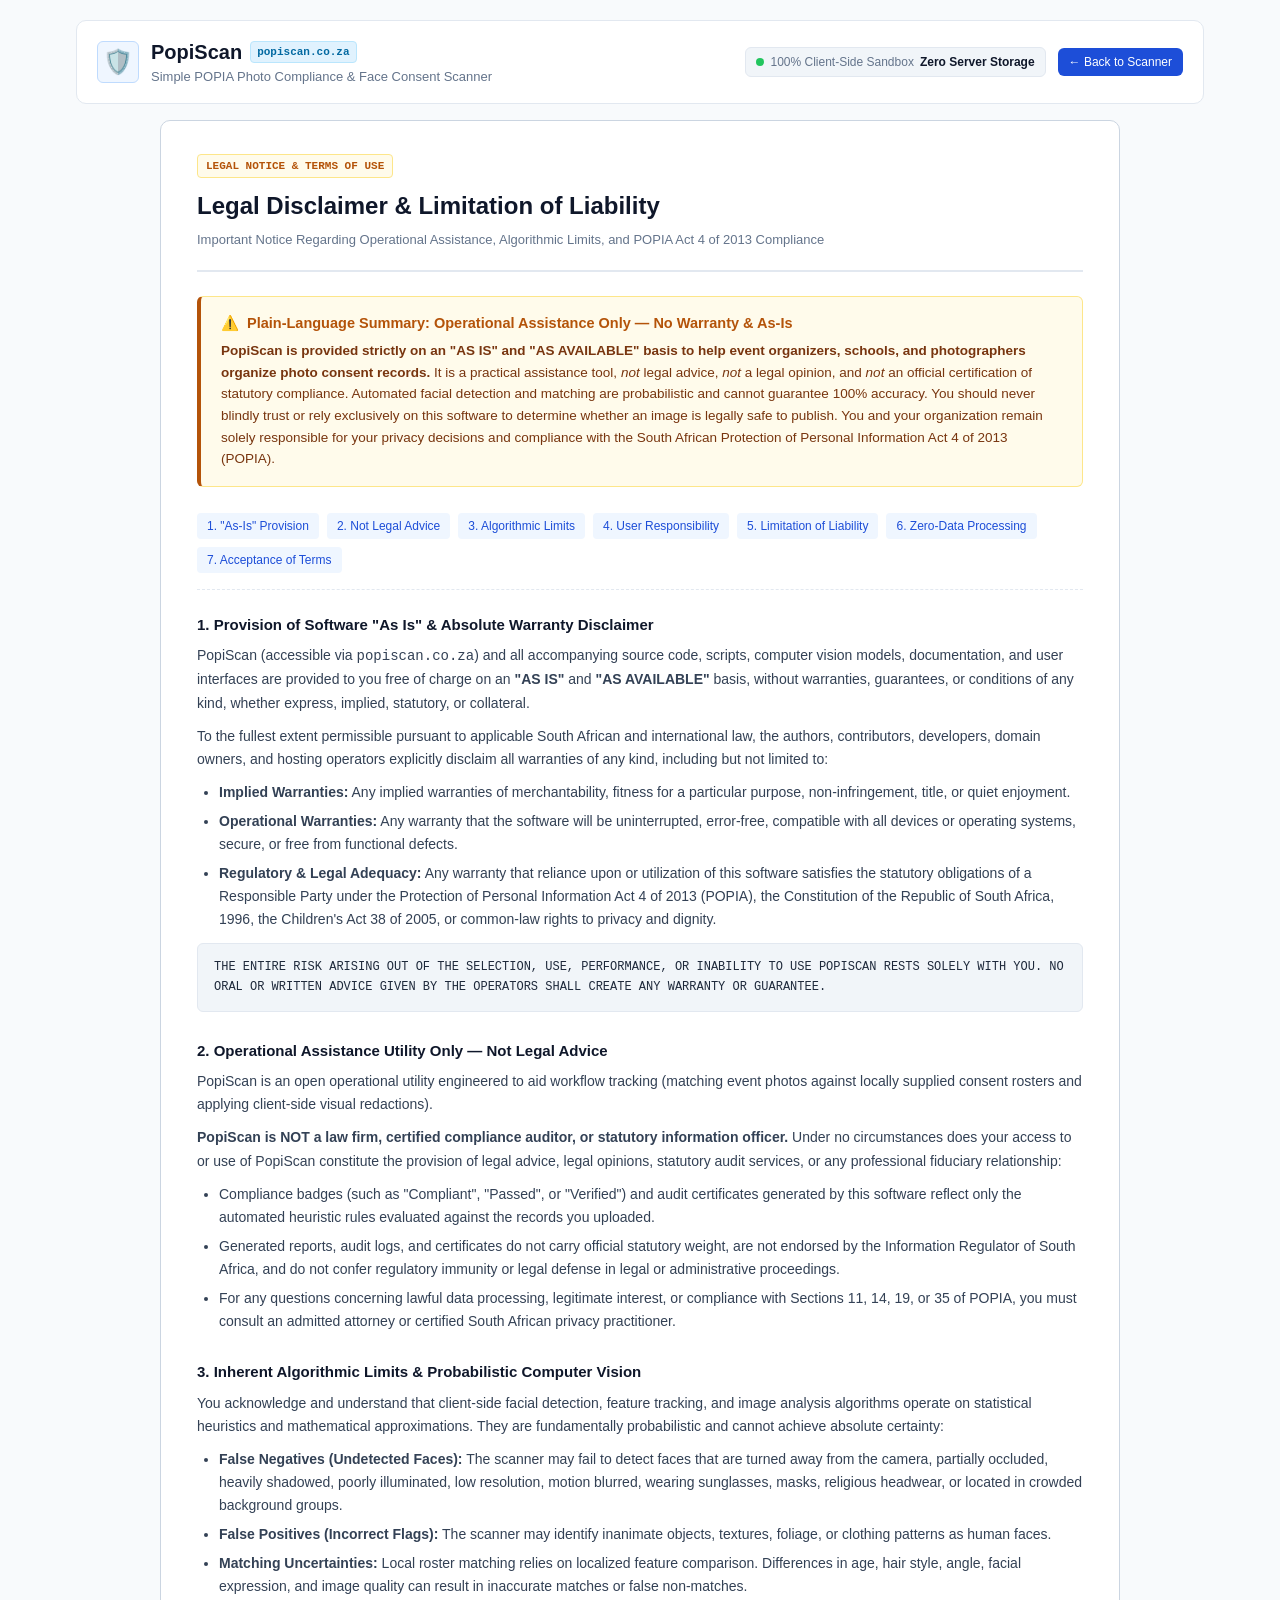
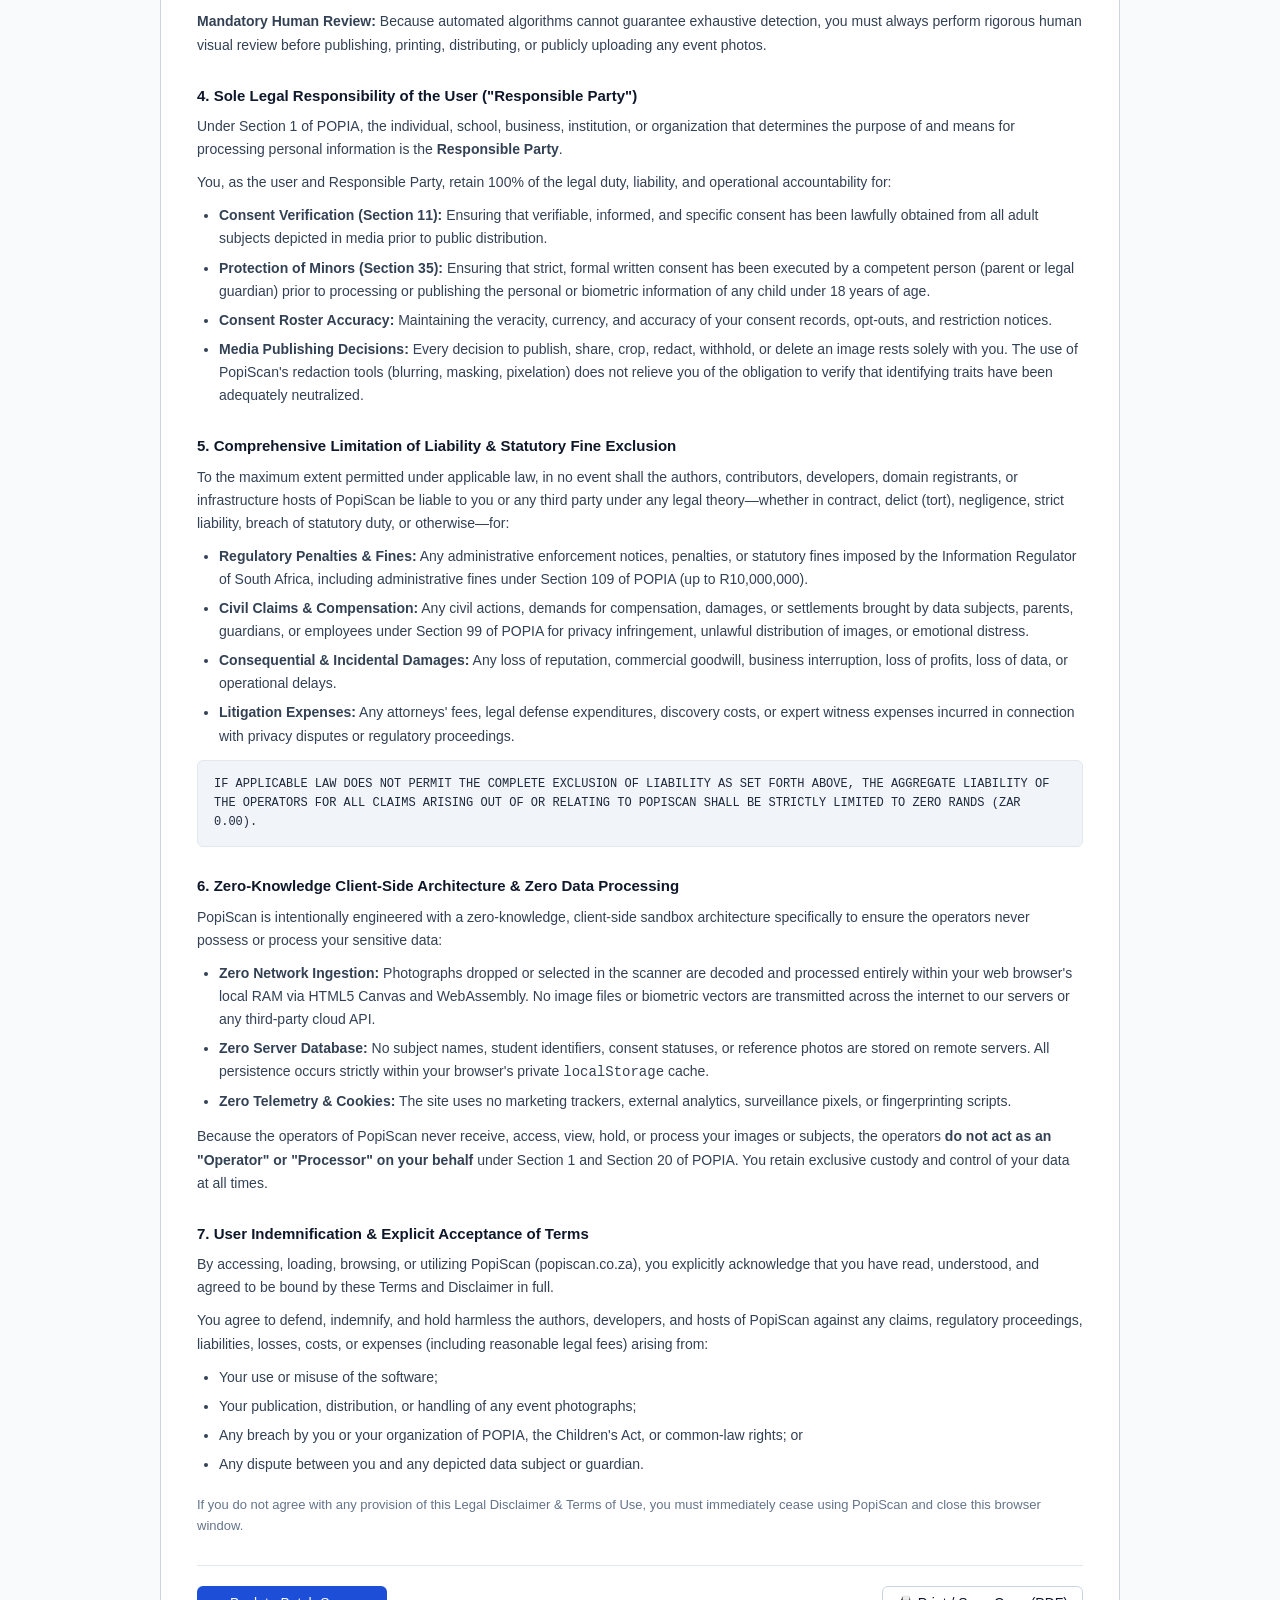
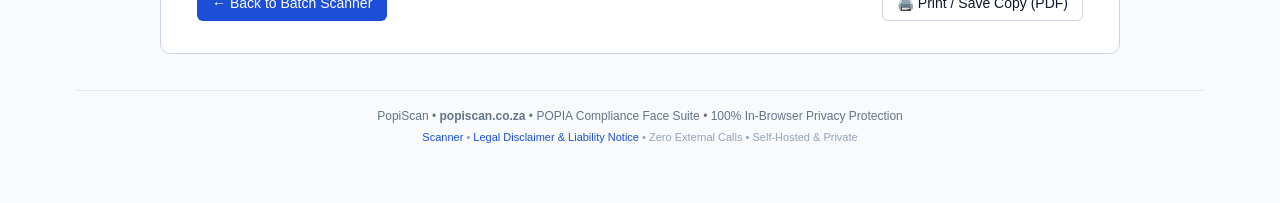
==== site/liability.html @ 1ccc49dd "feat: initial commit for popiscan - 100% client-side POPIA compliance scanner" ====
<!DOCTYPE html>
<html lang="en">
<head>
  <meta charset="UTF-8">
  <meta name="viewport" content="width=device-width, initial-scale=1.0">
  <title>Legal Disclaimer &amp; Liability Notice — PopiScan (popiscan.co.za)</title>
  <meta name="description" content="Legal disclaimer, limitation of liability, and terms of operational use for PopiScan. Provided strictly 'as is' without warranty for photo compliance assistance under POPIA.">
  <link rel="stylesheet" href="css/style.css?v=2">
</head>
<body>
  <div class="app-shell">
    <!-- Masthead -->
    <header class="masthead">
      <div class="masthead-inner">
        <div class="brand">
          <div class="brand-icon">🛡️</div>
          <div>
            <div class="brand-name">PopiScan <span class="brand-tag">popiscan.co.za</span></div>
            <div class="brand-sub">Simple POPIA Photo Compliance &amp; Face Consent Scanner</div>
          </div>
        </div>
        <div class="header-status">
          <div class="privacy-badge">
            <span class="status-pulse"></span>
            <span>100% Client-Side Sandbox</span>
            <span class="privacy-pill">Zero Server Storage</span>
          </div>
          <a href="index.html" class="btn btn-primary btn-sm">← Back to Scanner</a>
        </div>
      </div>
    </header>

    <!-- Main Content Container -->
    <main class="legal-container">
      <div class="legal-card">
        <div class="legal-header">
          <span class="legal-badge">Legal Notice &amp; Terms of Use</span>
          <h2>Legal Disclaimer &amp; Limitation of Liability</h2>
          <p class="legal-subtitle">Important Notice Regarding Operational Assistance, Algorithmic Limits, and POPIA Act 4 of 2013 Compliance</p>
        </div>

        <!-- Prominent Executive Warning Box (The "Don't trust this, it's just to help, as-is story") -->
        <div class="legal-alert-box">
          <div class="legal-alert-title">
            <span>⚠️</span>
            <span>Plain-Language Summary: Operational Assistance Only — No Warranty &amp; As-Is</span>
          </div>
          <div class="legal-alert-desc">
            <strong>PopiScan is provided strictly on an "AS IS" and "AS AVAILABLE" basis to help event organizers, schools, and photographers organize photo consent records.</strong>
            It is a practical assistance tool, <em>not</em> legal advice, <em>not</em> a legal opinion, and <em>not</em> an official certification of statutory compliance.
            Automated facial detection and matching are probabilistic and cannot guarantee 100% accuracy.
            You should never blindly trust or rely exclusively on this software to determine whether an image is legally safe to publish.
            You and your organization remain solely responsible for your privacy decisions and compliance with the South African Protection of Personal Information Act 4 of 2013 (POPIA).
          </div>
        </div>

        <!-- Quick Jump Links -->
        <div class="legal-quick-nav">
          <a href="#section-1" class="legal-nav-tag">1. "As-Is" Provision</a>
          <a href="#section-2" class="legal-nav-tag">2. Not Legal Advice</a>
          <a href="#section-3" class="legal-nav-tag">3. Algorithmic Limits</a>
          <a href="#section-4" class="legal-nav-tag">4. User Responsibility</a>
          <a href="#section-5" class="legal-nav-tag">5. Limitation of Liability</a>
          <a href="#section-6" class="legal-nav-tag">6. Zero-Data Processing</a>
          <a href="#section-7" class="legal-nav-tag">7. Acceptance of Terms</a>
        </div>

        <!-- SECTION 1 -->
        <section id="section-1" class="legal-section">
          <h3>1. Provision of Software "As Is" &amp; Absolute Warranty Disclaimer</h3>
          <p>
            PopiScan (accessible via <code>popiscan.co.za</code>) and all accompanying source code, scripts, computer vision models, documentation, and user interfaces are provided to you free of charge on an <strong>"AS IS"</strong> and <strong>"AS AVAILABLE"</strong> basis, without warranties, guarantees, or conditions of any kind, whether express, implied, statutory, or collateral.
          </p>
          <p>
            To the fullest extent permissible pursuant to applicable South African and international law, the authors, contributors, developers, domain owners, and hosting operators explicitly disclaim all warranties of any kind, including but not limited to:
          </p>
          <ul>
            <li><strong>Implied Warranties:</strong> Any implied warranties of merchantability, fitness for a particular purpose, non-infringement, title, or quiet enjoyment.</li>
            <li><strong>Operational Warranties:</strong> Any warranty that the software will be uninterrupted, error-free, compatible with all devices or operating systems, secure, or free from functional defects.</li>
            <li><strong>Regulatory &amp; Legal Adequacy:</strong> Any warranty that reliance upon or utilization of this software satisfies the statutory obligations of a Responsible Party under the Protection of Personal Information Act 4 of 2013 (POPIA), the Constitution of the Republic of South Africa, 1996, the Children's Act 38 of 2005, or common-law rights to privacy and dignity.</li>
          </ul>
          <div class="legal-caps-box">
            THE ENTIRE RISK ARISING OUT OF THE SELECTION, USE, PERFORMANCE, OR INABILITY TO USE POPISCAN RESTS SOLELY WITH YOU. NO ORAL OR WRITTEN ADVICE GIVEN BY THE OPERATORS SHALL CREATE ANY WARRANTY OR GUARANTEE.
          </div>
        </section>

        <!-- SECTION 2 -->
        <section id="section-2" class="legal-section">
          <h3>2. Operational Assistance Utility Only — Not Legal Advice</h3>
          <p>
            PopiScan is an open operational utility engineered to aid workflow tracking (matching event photos against locally supplied consent rosters and applying client-side visual redactions).
          </p>
          <p>
            <strong>PopiScan is NOT a law firm, certified compliance auditor, or statutory information officer.</strong> Under no circumstances does your access to or use of PopiScan constitute the provision of legal advice, legal opinions, statutory audit services, or any professional fiduciary relationship:
          </p>
          <ul>
            <li>Compliance badges (such as "Compliant", "Passed", or "Verified") and audit certificates generated by this software reflect only the automated heuristic rules evaluated against the records you uploaded.</li>
            <li>Generated reports, audit logs, and certificates do not carry official statutory weight, are not endorsed by the Information Regulator of South Africa, and do not confer regulatory immunity or legal defense in legal or administrative proceedings.</li>
            <li>For any questions concerning lawful data processing, legitimate interest, or compliance with Sections 11, 14, 19, or 35 of POPIA, you must consult an admitted attorney or certified South African privacy practitioner.</li>
          </ul>
        </section>

        <!-- SECTION 3 -->
        <section id="section-3" class="legal-section">
          <h3>3. Inherent Algorithmic Limits &amp; Probabilistic Computer Vision</h3>
          <p>
            You acknowledge and understand that client-side facial detection, feature tracking, and image analysis algorithms operate on statistical heuristics and mathematical approximations. They are fundamentally probabilistic and cannot achieve absolute certainty:
          </p>
          <ul>
            <li><strong>False Negatives (Undetected Faces):</strong> The scanner may fail to detect faces that are turned away from the camera, partially occluded, heavily shadowed, poorly illuminated, low resolution, motion blurred, wearing sunglasses, masks, religious headwear, or located in crowded background groups.</li>
            <li><strong>False Positives (Incorrect Flags):</strong> The scanner may identify inanimate objects, textures, foliage, or clothing patterns as human faces.</li>
            <li><strong>Matching Uncertainties:</strong> Local roster matching relies on localized feature comparison. Differences in age, hair style, angle, facial expression, and image quality can result in inaccurate matches or false non-matches.</li>
          </ul>
          <p>
            <strong>Mandatory Human Review:</strong> Because automated algorithms cannot guarantee exhaustive detection, you must always perform rigorous human visual review before publishing, printing, distributing, or publicly uploading any event photos.
          </p>
        </section>

        <!-- SECTION 4 -->
        <section id="section-4" class="legal-section">
          <h3>4. Sole Legal Responsibility of the User ("Responsible Party")</h3>
          <p>
            Under Section 1 of POPIA, the individual, school, business, institution, or organization that determines the purpose of and means for processing personal information is the <strong>Responsible Party</strong>.
          </p>
          <p>
            You, as the user and Responsible Party, retain 100% of the legal duty, liability, and operational accountability for:
          </p>
          <ul>
            <li><strong>Consent Verification (Section 11):</strong> Ensuring that verifiable, informed, and specific consent has been lawfully obtained from all adult subjects depicted in media prior to public distribution.</li>
            <li><strong>Protection of Minors (Section 35):</strong> Ensuring that strict, formal written consent has been executed by a competent person (parent or legal guardian) prior to processing or publishing the personal or biometric information of any child under 18 years of age.</li>
            <li><strong>Consent Roster Accuracy:</strong> Maintaining the veracity, currency, and accuracy of your consent records, opt-outs, and restriction notices.</li>
            <li><strong>Media Publishing Decisions:</strong> Every decision to publish, share, crop, redact, withhold, or delete an image rests solely with you. The use of PopiScan's redaction tools (blurring, masking, pixelation) does not relieve you of the obligation to verify that identifying traits have been adequately neutralized.</li>
          </ul>
        </section>

        <!-- SECTION 5 -->
        <section id="section-5" class="legal-section">
          <h3>5. Comprehensive Limitation of Liability &amp; Statutory Fine Exclusion</h3>
          <p>
            To the maximum extent permitted under applicable law, in no event shall the authors, contributors, developers, domain registrants, or infrastructure hosts of PopiScan be liable to you or any third party under any legal theory—whether in contract, delict (tort), negligence, strict liability, breach of statutory duty, or otherwise—for:
          </p>
          <ul>
            <li><strong>Regulatory Penalties &amp; Fines:</strong> Any administrative enforcement notices, penalties, or statutory fines imposed by the Information Regulator of South Africa, including administrative fines under Section 109 of POPIA (up to R10,000,000).</li>
            <li><strong>Civil Claims &amp; Compensation:</strong> Any civil actions, demands for compensation, damages, or settlements brought by data subjects, parents, guardians, or employees under Section 99 of POPIA for privacy infringement, unlawful distribution of images, or emotional distress.</li>
            <li><strong>Consequential &amp; Incidental Damages:</strong> Any loss of reputation, commercial goodwill, business interruption, loss of profits, loss of data, or operational delays.</li>
            <li><strong>Litigation Expenses:</strong> Any attorneys' fees, legal defense expenditures, discovery costs, or expert witness expenses incurred in connection with privacy disputes or regulatory proceedings.</li>
          </ul>
          <div class="legal-caps-box">
            IF APPLICABLE LAW DOES NOT PERMIT THE COMPLETE EXCLUSION OF LIABILITY AS SET FORTH ABOVE, THE AGGREGATE LIABILITY OF THE OPERATORS FOR ALL CLAIMS ARISING OUT OF OR RELATING TO POPISCAN SHALL BE STRICTLY LIMITED TO ZERO RANDS (ZAR 0.00).
          </div>
        </section>

        <!-- SECTION 6 -->
        <section id="section-6" class="legal-section">
          <h3>6. Zero-Knowledge Client-Side Architecture &amp; Zero Data Processing</h3>
          <p>
            PopiScan is intentionally engineered with a zero-knowledge, client-side sandbox architecture specifically to ensure the operators never possess or process your sensitive data:
          </p>
          <ul>
            <li><strong>Zero Network Ingestion:</strong> Photographs dropped or selected in the scanner are decoded and processed entirely within your web browser's local RAM via HTML5 Canvas and WebAssembly. No image files or biometric vectors are transmitted across the internet to our servers or any third-party cloud API.</li>
            <li><strong>Zero Server Database:</strong> No subject names, student identifiers, consent statuses, or reference photos are stored on remote servers. All persistence occurs strictly within your browser's private <code>localStorage</code> cache.</li>
            <li><strong>Zero Telemetry &amp; Cookies:</strong> The site uses no marketing trackers, external analytics, surveillance pixels, or fingerprinting scripts.</li>
          </ul>
          <p>
            Because the operators of PopiScan never receive, access, view, hold, or process your images or subjects, the operators <strong>do not act as an "Operator" or "Processor" on your behalf</strong> under Section 1 and Section 20 of POPIA. You retain exclusive custody and control of your data at all times.
          </p>
        </section>

        <!-- SECTION 7 -->
        <section id="section-7" class="legal-section">
          <h3>7. User Indemnification &amp; Explicit Acceptance of Terms</h3>
          <p>
            By accessing, loading, browsing, or utilizing PopiScan (popiscan.co.za), you explicitly acknowledge that you have read, understood, and agreed to be bound by these Terms and Disclaimer in full.
          </p>
          <p>
            You agree to defend, indemnify, and hold harmless the authors, developers, and hosts of PopiScan against any claims, regulatory proceedings, liabilities, losses, costs, or expenses (including reasonable legal fees) arising from:
          </p>
          <ul>
            <li>Your use or misuse of the software;</li>
            <li>Your publication, distribution, or handling of any event photographs;</li>
            <li>Any breach by you or your organization of POPIA, the Children's Act, or common-law rights; or</li>
            <li>Any dispute between you and any depicted data subject or guardian.</li>
          </ul>
          <p style="margin-top: 18px; font-size: 13px; color: var(--text-muted);">
            If you do not agree with any provision of this Legal Disclaimer &amp; Terms of Use, you must immediately cease using PopiScan and close this browser window.
          </p>
        </section>

        <div style="border-top: 1px solid var(--border); padding-top: 20px; display: flex; justify-content: space-between; align-items: center; flex-wrap: wrap; gap: 12px;">
          <a href="index.html" class="btn btn-primary">← Back to Batch Scanner</a>
          <button onclick="window.print()" class="btn btn-outline">🖨️ Print / Save Copy (PDF)</button>
        </div>
      </div>
    </main>

    <!-- Footer -->
    <footer class="app-footer">
      <div>PopiScan • <strong>popiscan.co.za</strong> • POPIA Compliance Face Suite • 100% In-Browser Privacy Protection</div>
      <div class="footer-links">
        <a href="index.html" class="footer-link">Scanner</a> • 
        <a href="liability.html" class="footer-link">Legal Disclaimer &amp; Liability Notice</a> • 
        <span>Zero External Calls</span> • 
        <span>Self-Hosted &amp; Private</span>
      </div>
    </footer>
  </div>
</body>
</html>
---- site/css/style.css ----
/* ==========================================================================
   PopiScan — Simple, Functional, What-You-See-Is-What-You-Get Stylesheet
   No flashy gimmicks, no complex CSS, fast native rendering.
   ========================================================================== */

:root {
  --bg-page: #f8fafc;
  --bg-surface: #ffffff;
  --bg-subtle: #f1f5f9;
  --border: #e2e8f0;
  --border-dark: #cbd5e1;
  
  --text: #0f172a;
  --text-muted: #64748b;
  --text-dim: #94a3b8;
  
  --primary: #1d4ed8;
  --primary-hover: #1e40af;
  --primary-light: #eff6ff;
  
  --success: #15803d;
  --success-bg: #f0fdf4;
  --success-border: #bbf7d0;
  
  --danger: #b91c1c;
  --danger-bg: #fef2f2;
  --danger-border: #fecaca;
  
  --warning: #b45309;
  --warning-bg: #fffbeb;
  --warning-border: #fde68a;
  
  --radius: 6px;
  --radius-lg: 10px;
  --font: -apple-system, BlinkMacSystemFont, "Segoe UI", Roboto, Helvetica, Arial, sans-serif;
  --mono: ui-monospace, SFMono-Regular, Menlo, Monaco, Consolas, monospace;
}

*, *::before, *::after {
  box-sizing: border-box;
  margin: 0;
  padding: 0;
}

body {
  font-family: var(--font);
  background-color: var(--bg-page);
  color: var(--text);
  line-height: 1.5;
  font-size: 15px;
  -webkit-font-smoothing: antialiased;
}

/* Remove decorative background grid */
.bg-grid {
  display: none !important;
}

.app-shell {
  max-width: 1160px;
  margin: 0 auto;
  padding: 20px 16px 60px;
}

/* ---------------- Header ---------------- */
.masthead {
  background: var(--bg-surface);
  border: 1px solid var(--border);
  border-radius: var(--radius-lg);
  padding: 16px 20px;
  margin-bottom: 16px;
}

.masthead-inner {
  display: flex;
  justify-content: space-between;
  align-items: center;
  flex-wrap: wrap;
  gap: 12px;
}

.brand {
  display: flex;
  align-items: center;
  gap: 12px;
}

.brand-icon {
  font-size: 24px;
  width: 42px;
  height: 42px;
  display: flex;
  align-items: center;
  justify-content: center;
  background: var(--primary-light);
  border: 1px solid #bfdbfe;
  border-radius: var(--radius);
}

.brand-name {
  font-size: 1.25rem;
  font-weight: 700;
  color: var(--text);
  display: flex;
  align-items: center;
  gap: 8px;
}

.brand-tag {
  font-size: 11px;
  font-weight: 600;
  font-family: var(--mono);
  background: #e0f2fe;
  color: #0369a1;
  padding: 2px 6px;
  border-radius: 4px;
  border: 1px solid #bae6fd;
}

.brand-sub {
  font-size: 13px;
  color: var(--text-muted);
}

.header-status {
  display: flex;
  align-items: center;
  gap: 12px;
}

.privacy-badge {
  display: inline-flex;
  align-items: center;
  gap: 6px;
  background: var(--bg-subtle);
  border: 1px solid var(--border);
  padding: 5px 10px;
  border-radius: var(--radius);
  font-size: 12px;
  color: var(--text-muted);
}

.status-pulse {
  width: 8px;
  height: 8px;
  background: #22c55e;
  border-radius: 50%;
  display: inline-block;
}

.privacy-pill {
  font-weight: 600;
  color: var(--text);
}

/* ---------------- Navigation Tabs ---------------- */
.subnav {
  display: flex;
  justify-content: space-between;
  align-items: center;
  flex-wrap: wrap;
  gap: 12px;
  margin-bottom: 20px;
  background: var(--bg-surface);
  border: 1px solid var(--border);
  border-radius: var(--radius-lg);
  padding: 8px 12px;
}

.nav-tabs {
  display: flex;
  gap: 6px;
  flex-wrap: wrap;
}

.tab-btn {
  background: transparent;
  border: 1px solid transparent;
  padding: 8px 14px;
  font-size: 14px;
  font-weight: 500;
  color: var(--text-muted);
  border-radius: var(--radius);
  cursor: pointer;
  display: inline-flex;
  align-items: center;
  gap: 8px;
}

.tab-btn:hover {
  background: var(--bg-subtle);
  color: var(--text);
}

.tab-btn.active {
  background: var(--primary);
  color: #ffffff;
  border-color: var(--primary);
}

.tab-badge {
  background: rgba(0, 0, 0, 0.08);
  font-size: 11px;
  padding: 1px 6px;
  border-radius: 10px;
}

.tab-btn.active .tab-badge {
  background: rgba(255, 255, 255, 0.25);
  color: #ffffff;
}

.quick-actions {
  display: flex;
  gap: 8px;
}

/* ---------------- Metrics Bar ---------------- */
.metrics-bar {
  display: grid;
  grid-template-columns: repeat(auto-fit, minmax(170px, 1fr));
  gap: 12px;
  margin-bottom: 24px;
}

.metric-card {
  background: var(--bg-surface);
  border: 1px solid var(--border);
  border-radius: var(--radius-lg);
  padding: 14px 16px;
  border-left: 4px solid var(--border-dark);
}

.metric-card.metric-success {
  border-left-color: var(--success);
}

.metric-card.metric-danger {
  border-left-color: var(--danger);
}

.metric-card.metric-warning {
  border-left-color: var(--warning);
}

.metric-card.metric-info {
  border-left-color: var(--primary);
}

.metric-label {
  display: block;
  font-size: 12px;
  font-weight: 500;
  color: var(--text-muted);
  margin-bottom: 4px;
}

.metric-val {
  font-size: 1.6rem;
  font-weight: 700;
  color: var(--text);
}

/* ---------------- Tab Panels ---------------- */
.tab-panel {
  display: none;
}

.tab-panel.active {
  display: block;
}

/* ---------------- Upload Zone ---------------- */
.upload-container {
  margin-bottom: 24px;
}

.drop-zone {
  background: var(--bg-surface);
  border: 2px dashed var(--border-dark);
  border-radius: var(--radius-lg);
  padding: 36px 20px;
  text-align: center;
  cursor: pointer;
  transition: border-color 0.15s, background-color 0.15s;
}

.drop-zone.dragover {
  border-color: var(--primary);
  background: var(--primary-light);
}

.drop-icon {
  font-size: 32px;
  margin-bottom: 8px;
}

.drop-title {
  font-size: 16px;
  font-weight: 600;
  color: var(--text);
  margin-bottom: 4px;
}

.drop-desc {
  font-size: 13px;
  color: var(--text-muted);
  max-width: 580px;
  margin: 0 auto 16px;
}

.drop-buttons {
  display: flex;
  justify-content: center;
  gap: 10px;
  flex-wrap: wrap;
}

/* Progress bar */
.progress-bar-container {
  background: var(--bg-surface);
  border: 1px solid var(--border);
  border-radius: var(--radius);
  padding: 12px 16px;
  margin-bottom: 20px;
}

.progress-label {
  display: flex;
  justify-content: space-between;
  font-size: 13px;
  font-weight: 500;
  margin-bottom: 8px;
}

.progress-track {
  height: 8px;
  background: var(--bg-subtle);
  border-radius: 4px;
  overflow: hidden;
}

.progress-fill {
  height: 100%;
  background: var(--primary);
  transition: width 0.2s ease;
}

/* ---------------- Toolbar ---------------- */
.toolbar {
  display: flex;
  justify-content: space-between;
  align-items: center;
  flex-wrap: wrap;
  gap: 12px;
  margin-bottom: 16px;
  padding-bottom: 12px;
  border-bottom: 1px solid var(--border);
}

.toolbar-left {
  display: flex;
  align-items: center;
  gap: 14px;
  flex-wrap: wrap;
}

.toolbar-title {
  font-weight: 600;
  font-size: 15px;
}

.filter-group {
  display: flex;
  gap: 6px;
  flex-wrap: wrap;
}

.btn-filter {
  background: var(--bg-surface);
  border: 1px solid var(--border);
  padding: 5px 10px;
  font-size: 13px;
  border-radius: var(--radius);
  color: var(--text-muted);
  cursor: pointer;
}

.btn-filter:hover {
  background: var(--bg-subtle);
  color: var(--text);
}

.btn-filter.active {
  background: var(--text);
  color: #ffffff;
  border-color: var(--text);
}

.toolbar-right {
  display: flex;
  gap: 8px;
}

/* ---------------- Photo Grid ---------------- */
.photo-grid {
  display: grid;
  grid-template-columns: repeat(auto-fill, minmax(260px, 1fr));
  gap: 16px;
}

.photo-card {
  background: var(--bg-surface);
  border: 1px solid var(--border);
  border-radius: var(--radius-lg);
  overflow: hidden;
  display: flex;
  flex-direction: column;
}

.photo-thumb-wrap {
  position: relative;
  width: 100%;
  height: 190px;
  background: #000000;
  cursor: pointer;
  overflow: hidden;
}

.photo-thumb-wrap img {
  width: 100%;
  height: 100%;
  object-fit: cover;
  display: block;
}

.photo-status-badge {
  position: absolute;
  top: 8px;
  right: 8px;
  font-size: 11px;
  font-weight: 600;
  padding: 3px 8px;
  border-radius: 4px;
}

.badge-passed {
  background: #166534;
  color: #ffffff;
}

.badge-violation {
  background: #991b1b;
  color: #ffffff;
}

.badge-review {
  background: #92400e;
  color: #ffffff;
}

.badge-redacted {
  background: #1e40af;
  color: #ffffff;
}

.photo-info {
  padding: 12px;
  display: flex;
  flex-direction: column;
  gap: 10px;
  flex: 1;
}

.photo-title-row {
  display: flex;
  justify-content: space-between;
  align-items: center;
  gap: 8px;
}

.photo-filename {
  font-size: 13px;
  font-weight: 600;
  white-space: nowrap;
  overflow: hidden;
  text-overflow: ellipsis;
}

.photo-face-count {
  font-size: 11px;
  color: var(--text-muted);
  white-space: nowrap;
}

.photo-matches-taglist {
  display: flex;
  flex-wrap: wrap;
  gap: 4px;
}

.face-tag {
  font-size: 11px;
  padding: 2px 6px;
  border-radius: 4px;
  font-weight: 500;
  display: inline-flex;
  align-items: center;
  gap: 3px;
}

.face-tag-consented {
  background: var(--success-bg);
  color: var(--success);
  border: 1px solid var(--success-border);
}

.face-tag-restricted {
  background: var(--danger-bg);
  color: var(--danger);
  border: 1px solid var(--danger-border);
  font-weight: 600;
}

.face-tag-unknown {
  background: var(--warning-bg);
  color: var(--warning);
  border: 1px solid var(--warning-border);
}

.photo-card-actions {
  margin-top: auto;
  padding-top: 8px;
  border-top: 1px solid var(--border);
  display: flex;
  gap: 6px;
}

/* ---------------- Empty State ---------------- */
.empty-state {
  grid-column: 1 / -1;
  background: var(--bg-surface);
  border: 1px solid var(--border);
  border-radius: var(--radius-lg);
  padding: 40px 20px;
  text-align: center;
}

.empty-icon {
  font-size: 36px;
  margin-bottom: 8px;
}

.empty-title {
  font-size: 16px;
  font-weight: 600;
  margin-bottom: 6px;
}

.empty-desc {
  font-size: 13px;
  color: var(--text-muted);
  max-width: 480px;
  margin: 0 auto;
}

/* ---------------- Buttons ---------------- */
.btn {
  display: inline-flex;
  align-items: center;
  justify-content: center;
  gap: 6px;
  font-family: inherit;
  font-size: 14px;
  font-weight: 500;
  padding: 8px 14px;
  border-radius: var(--radius);
  border: 1px solid transparent;
  cursor: pointer;
  text-decoration: none;
  line-height: 1.2;
}

.btn-sm {
  font-size: 12px;
  padding: 6px 10px;
}

.btn-primary {
  background: var(--primary);
  color: #ffffff;
}

.btn-primary:hover {
  background: var(--primary-hover);
}

.btn-secondary {
  background: var(--bg-subtle);
  color: var(--text);
  border-color: var(--border);
}

.btn-secondary:hover {
  background: #e2e8f0;
}

.btn-outline {
  background: transparent;
  color: var(--text);
  border-color: var(--border-dark);
}

.btn-outline:hover {
  background: var(--bg-subtle);
}

.btn-ghost {
  background: transparent;
  color: var(--text-muted);
}

.btn-ghost:hover {
  background: var(--bg-subtle);
  color: var(--text);
}

.btn-danger {
  background: #dc2626;
  color: #ffffff;
}

.btn-danger:hover {
  background: #b91c1c;
}

.btn-accent {
  background: #0284c7;
  color: #ffffff;
}

.btn-accent:hover {
  background: #0369a1;
}

.btn:disabled {
  opacity: 0.5;
  cursor: not-allowed;
}

/* ---------------- Roster Panel ---------------- */
.roster-header {
  display: flex;
  justify-content: space-between;
  align-items: center;
  flex-wrap: wrap;
  gap: 12px;
  margin-bottom: 16px;
}

.section-desc {
  font-size: 13px;
  color: var(--text-muted);
}

.roster-actions {
  display: flex;
  gap: 8px;
}

.roster-filters {
  display: flex;
  justify-content: space-between;
  align-items: center;
  flex-wrap: wrap;
  gap: 12px;
  margin-bottom: 16px;
}

.input-search {
  flex: 1;
  min-width: 240px;
  max-width: 400px;
  padding: 8px 12px;
  border: 1px solid var(--border-dark);
  border-radius: var(--radius);
  font-size: 13px;
  background: var(--bg-surface);
}

.roster-legend {
  display: flex;
  gap: 14px;
  font-size: 12px;
  color: var(--text-muted);
}

.legend-item {
  display: inline-flex;
  align-items: center;
  gap: 6px;
}

.dot {
  width: 8px;
  height: 8px;
  border-radius: 50%;
  display: inline-block;
}

.dot-green { background: var(--success); }
.dot-amber { background: var(--warning); }
.dot-red { background: var(--danger); }

.roster-grid {
  display: grid;
  grid-template-columns: repeat(auto-fill, minmax(240px, 1fr));
  gap: 12px;
}

.roster-card {
  background: var(--bg-surface);
  border: 1px solid var(--border);
  border-radius: var(--radius);
  padding: 12px;
  display: flex;
  align-items: center;
  gap: 12px;
  position: relative;
}

.roster-avatar {
  width: 46px;
  height: 46px;
  border-radius: 50%;
  object-fit: cover;
  flex-shrink: 0;
  border: 2px solid var(--border);
}

.roster-avatar.restricted {
  border-color: var(--danger);
}

.roster-avatar.consented {
  border-color: var(--success);
}

.roster-details {
  flex: 1;
  min-width: 0;
}

.roster-name {
  font-size: 14px;
  font-weight: 600;
  white-space: nowrap;
  overflow: hidden;
  text-overflow: ellipsis;
}

.roster-id {
  font-size: 11px;
  color: var(--text-muted);
  font-family: var(--mono);
}

.roster-badge {
  display: inline-block;
  margin-top: 4px;
}

.roster-btn-del {
  background: transparent;
  border: none;
  font-size: 18px;
  color: var(--text-dim);
  cursor: pointer;
  padding: 4px;
  line-height: 1;
}

.roster-btn-del:hover {
  color: var(--danger);
}

/* ---------------- Audit Certificate Panel ---------------- */
.audit-container {
  max-width: 900px;
  margin: 0 auto;
}

.audit-card {
  background: var(--bg-surface);
  border: 1px solid var(--border-dark);
  border-radius: var(--radius-lg);
  padding: 32px;
}

.audit-header {
  text-align: center;
  border-bottom: 2px solid var(--border);
  padding-bottom: 20px;
  margin-bottom: 24px;
}

.audit-badge {
  display: inline-block;
  font-size: 11px;
  font-weight: 700;
  text-transform: uppercase;
  background: #e2e8f0;
  color: #334155;
  padding: 3px 8px;
  border-radius: 4px;
  margin-bottom: 8px;
  font-family: var(--mono);
}

.audit-header h2 {
  font-size: 1.4rem;
  font-weight: 700;
  margin-bottom: 4px;
}

.audit-timestamp {
  font-size: 12px;
  color: var(--text-muted);
}

.audit-summary-grid {
  display: grid;
  grid-template-columns: repeat(auto-fit, minmax(200px, 1fr));
  gap: 16px;
  background: var(--bg-subtle);
  border: 1px solid var(--border);
  border-radius: var(--radius);
  padding: 16px;
  margin-bottom: 24px;
}

.audit-item {
  display: flex;
  flex-direction: column;
  gap: 4px;
}

.audit-k {
  font-size: 11px;
  text-transform: uppercase;
  color: var(--text-muted);
  font-weight: 600;
}

.audit-v {
  font-size: 13px;
  font-weight: 600;
  color: var(--text);
}

.text-success {
  color: var(--success);
}

.audit-card h3 {
  font-size: 14px;
  font-weight: 600;
  margin-bottom: 12px;
  text-transform: uppercase;
  color: var(--text-muted);
}

.table-responsive {
  overflow-x: auto;
  margin-bottom: 24px;
}

.audit-table {
  width: 100%;
  border-collapse: collapse;
  font-size: 13px;
}

.audit-table th, .audit-table td {
  padding: 10px 12px;
  text-align: left;
  border-bottom: 1px solid var(--border);
}

.audit-table th {
  background: var(--bg-subtle);
  font-weight: 600;
  color: var(--text-muted);
  font-size: 12px;
}

.audit-table tr:hover td {
  background: #fafafa;
}

.audit-footer-actions {
  display: flex;
  justify-content: flex-end;
  gap: 10px;
  margin-top: 20px;
  padding-top: 16px;
  border-top: 1px solid var(--border);
}

/* ---------------- Modals ---------------- */
.modal-backdrop {
  position: fixed;
  inset: 0;
  background: rgba(15, 23, 42, 0.55);
  display: flex;
  align-items: center;
  justify-content: center;
  z-index: 100;
  padding: 16px;
}

.modal-dialog {
  background: var(--bg-surface);
  border: 1px solid var(--border-dark);
  border-radius: var(--radius-lg);
  width: 100%;
  max-width: 500px;
  max-height: 90vh;
  overflow-y: auto;
  box-shadow: 0 10px 25px rgba(0, 0, 0, 0.15);
}

.modal-dialog.modal-lg {
  max-width: 960px;
}

.modal-header {
  display: flex;
  justify-content: space-between;
  align-items: center;
  padding: 16px 20px;
  border-bottom: 1px solid var(--border);
}

.modal-header h3 {
  font-size: 16px;
  font-weight: 600;
}

.modal-close-btn {
  background: transparent;
  border: none;
  font-size: 24px;
  color: var(--text-muted);
  cursor: pointer;
  line-height: 1;
}

.modal-close-btn:hover {
  color: var(--text);
}

.modal-body {
  padding: 20px;
}

/* Inspector Layout */
.inspector-body {
  display: grid;
  grid-template-columns: 1.4fr 1fr;
  gap: 20px;
}

@media (max-width: 768px) {
  .inspector-body {
    grid-template-columns: 1fr;
  }
}

.inspector-canvas-wrap {
  background: #000000;
  border-radius: var(--radius);
  display: flex;
  align-items: center;
  justify-content: center;
  min-height: 320px;
  overflow: hidden;
}

#inspector-canvas {
  max-width: 100%;
  max-height: 60vh;
  object-fit: contain;
}

.inspector-sidebar h4 {
  font-size: 13px;
  text-transform: uppercase;
  color: var(--text-muted);
  margin-bottom: 8px;
}

.face-list {
  display: flex;
  flex-direction: column;
  gap: 8px;
  margin-bottom: 20px;
  max-height: 180px;
  overflow-y: auto;
}

.face-item {
  background: var(--bg-subtle);
  border: 1px solid var(--border);
  border-radius: var(--radius);
  padding: 8px 10px;
}

.face-item.restricted {
  border-color: var(--danger-border);
  background: var(--danger-bg);
}

.face-item.consented {
  border-color: var(--success-border);
  background: var(--success-bg);
}

.face-item-name {
  font-size: 13px;
  font-weight: 600;
}

.face-item-status {
  font-size: 11px;
  color: var(--text-muted);
}

.redaction-controls {
  background: var(--bg-subtle);
  border: 1px solid var(--border);
  border-radius: var(--radius);
  padding: 14px;
}

.control-desc {
  font-size: 12px;
  color: var(--text-muted);
  margin-bottom: 12px;
}

.redact-btn-group {
  display: grid;
  grid-template-columns: 1fr 1fr;
  gap: 6px;
}

/* Forms */
.form-group {
  margin-bottom: 14px;
}

.form-group label {
  display: block;
  font-size: 12px;
  font-weight: 600;
  color: var(--text-muted);
  margin-bottom: 4px;
}

.form-input {
  width: 100%;
  padding: 8px 10px;
  border: 1px solid var(--border-dark);
  border-radius: var(--radius);
  font-size: 13px;
  font-family: inherit;
  background: var(--bg-surface);
}

.avatar-preview-box {
  margin-top: 6px;
  padding: 8px;
  border: 1px dashed var(--border-dark);
  border-radius: var(--radius);
  font-size: 12px;
  color: var(--text-muted);
  text-align: center;
}

.form-actions {
  display: flex;
  justify-content: flex-end;
  gap: 8px;
  margin-top: 18px;
}

/* About modal list */
.about-points {
  padding-left: 20px;
  margin-top: 12px;
  display: flex;
  flex-direction: column;
  gap: 10px;
  font-size: 13px;
  line-height: 1.6;
}

/* ---------------- Footer ---------------- */
.app-footer {
  text-align: center;
  font-size: 12px;
  color: var(--text-muted);
  margin-top: 36px;
  padding-top: 16px;
  border-top: 1px solid var(--border);
}

.footer-links {
  margin-top: 4px;
  font-size: 11px;
  color: var(--text-dim);
}

.footer-link,
.footer-links a {
  color: var(--primary);
  text-decoration: none;
  font-weight: 500;
}

.footer-link:hover,
.footer-links a:hover {
  text-decoration: underline;
}

/* ---------------- Legal & Liability ---------------- */
.legal-container {
  max-width: 960px;
  margin: 0 auto;
}

.legal-card {
  background: var(--bg-surface);
  border: 1px solid var(--border-dark);
  border-radius: var(--radius-lg);
  padding: 32px 36px;
}

.legal-header {
  border-bottom: 2px solid var(--border);
  padding-bottom: 20px;
  margin-bottom: 24px;
}

.legal-header h2 {
  font-size: 1.5rem;
  font-weight: 700;
  margin-bottom: 6px;
  color: var(--text);
}

.legal-subtitle {
  font-size: 13px;
  color: var(--text-muted);
}

.legal-badge {
  display: inline-block;
  font-size: 11px;
  font-weight: 700;
  text-transform: uppercase;
  background: var(--warning-bg);
  color: var(--warning);
  border: 1px solid var(--warning-border);
  padding: 3px 8px;
  border-radius: 4px;
  margin-bottom: 10px;
  font-family: var(--mono);
}

.legal-alert-box {
  background: var(--warning-bg);
  border: 1px solid var(--warning-border);
  border-left: 4px solid var(--warning);
  border-radius: var(--radius);
  padding: 16px 20px;
  margin-bottom: 26px;
}

.legal-alert-title {
  font-weight: 700;
  color: var(--warning);
  font-size: 14.5px;
  margin-bottom: 6px;
  display: flex;
  align-items: center;
  gap: 8px;
}

.legal-alert-desc {
  font-size: 13.5px;
  color: #78350f;
  line-height: 1.6;
}

.legal-section {
  margin-bottom: 28px;
}

.legal-section h3 {
  font-size: 15px;
  font-weight: 700;
  color: var(--text);
  margin-bottom: 8px;
  display: flex;
  align-items: center;
  gap: 8px;
}

.legal-section p {
  font-size: 14px;
  color: #334155;
  line-height: 1.65;
  margin-bottom: 10px;
}

.legal-section ul {
  margin-left: 22px;
  margin-bottom: 12px;
  color: #334155;
  font-size: 14px;
  line-height: 1.65;
}

.legal-section ul li {
  margin-bottom: 6px;
}

.legal-caps-box {
  background: var(--bg-subtle);
  border: 1px solid var(--border);
  border-radius: var(--radius);
  padding: 14px 16px;
  font-family: var(--mono);
  font-size: 12px;
  line-height: 1.6;
  color: #1e293b;
  margin-top: 8px;
  margin-bottom: 12px;
}

.legal-quick-nav {
  display: flex;
  flex-wrap: wrap;
  gap: 8px;
  margin-bottom: 24px;
  padding-bottom: 16px;
  border-bottom: 1px dashed var(--border);
}

.legal-nav-tag {
  font-size: 12px;
  color: var(--primary);
  background: var(--primary-light);
  padding: 4px 10px;
  border-radius: 4px;
  text-decoration: none;
  font-weight: 500;
}

.legal-nav-tag:hover {
  background: #dbeafe;
}

/* Print Styles */
@media print {
  body {
    background: #ffffff;
  }
  .masthead, .subnav, .metrics-bar, .upload-container, .toolbar, .app-footer, .audit-footer-actions, .quick-actions {
    display: none !important;
  }
  .audit-card, .legal-card {
    border: none;
    padding: 0;
  }
}
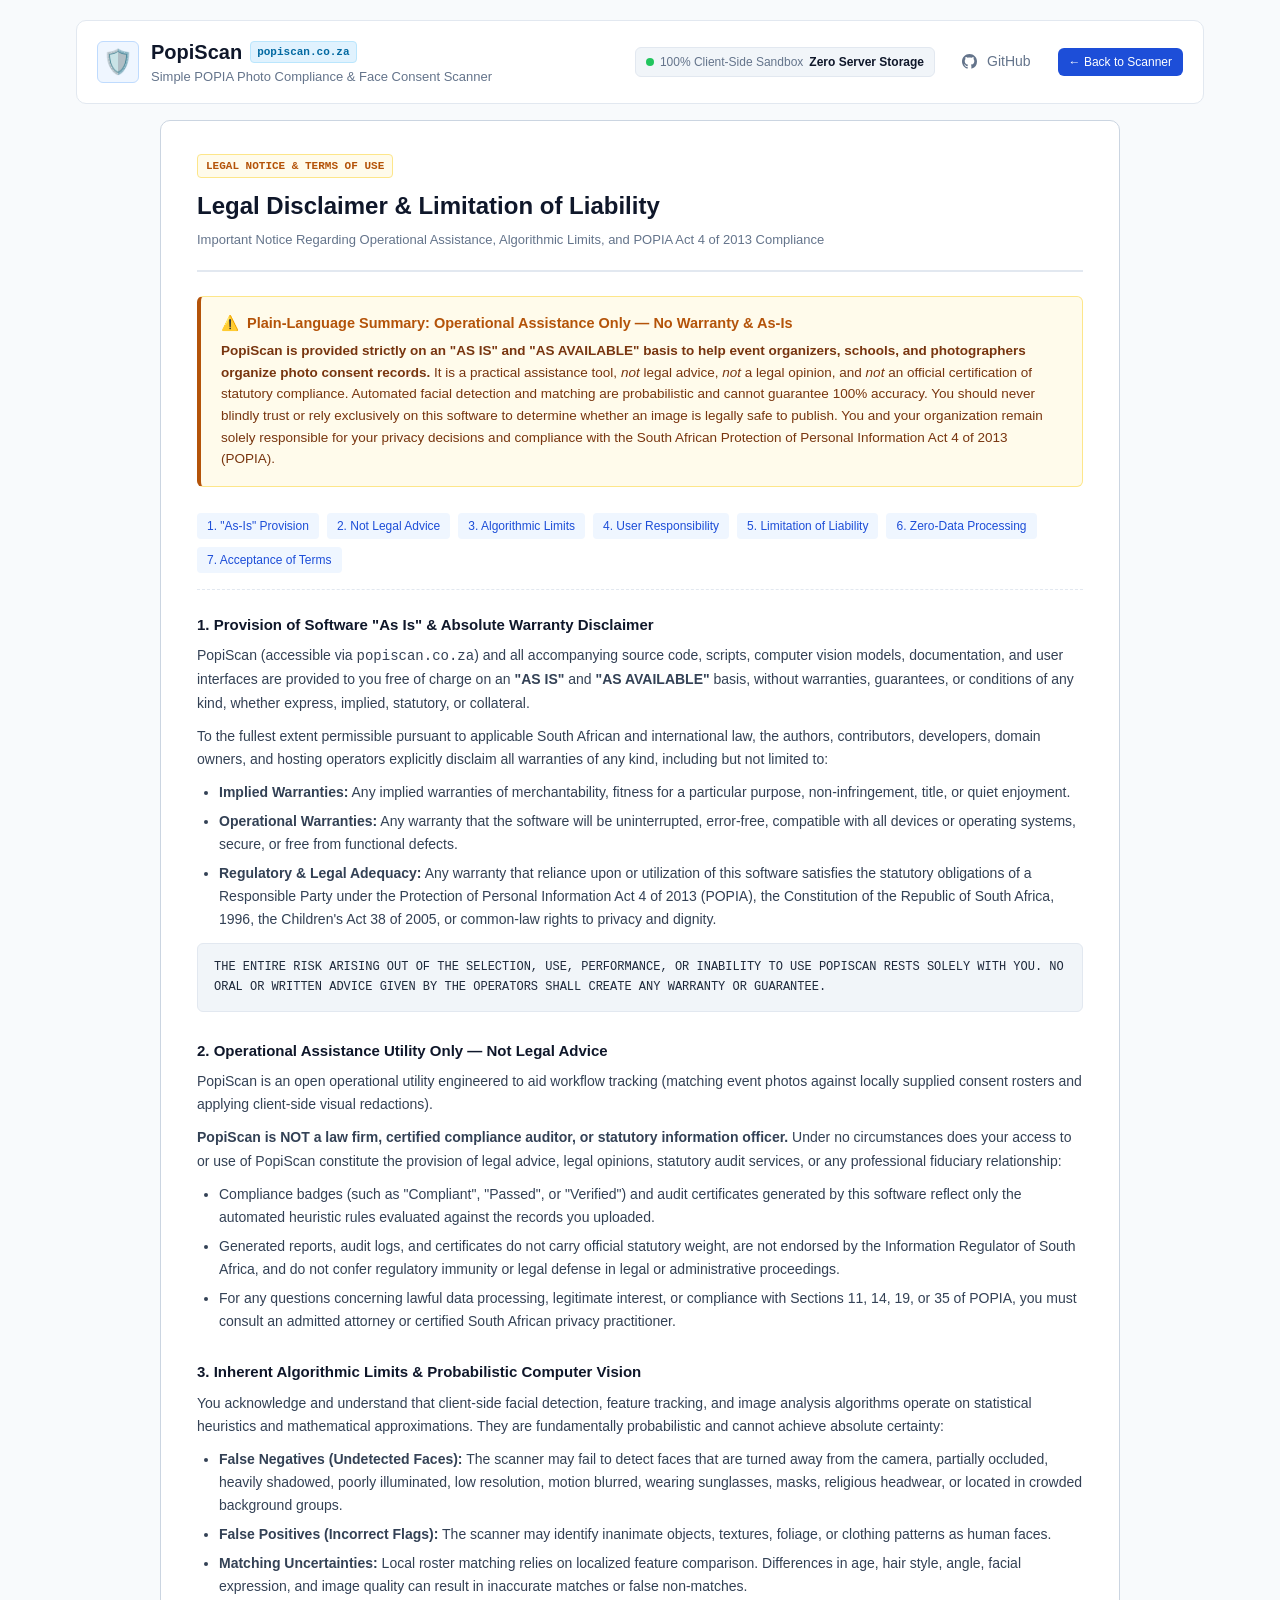
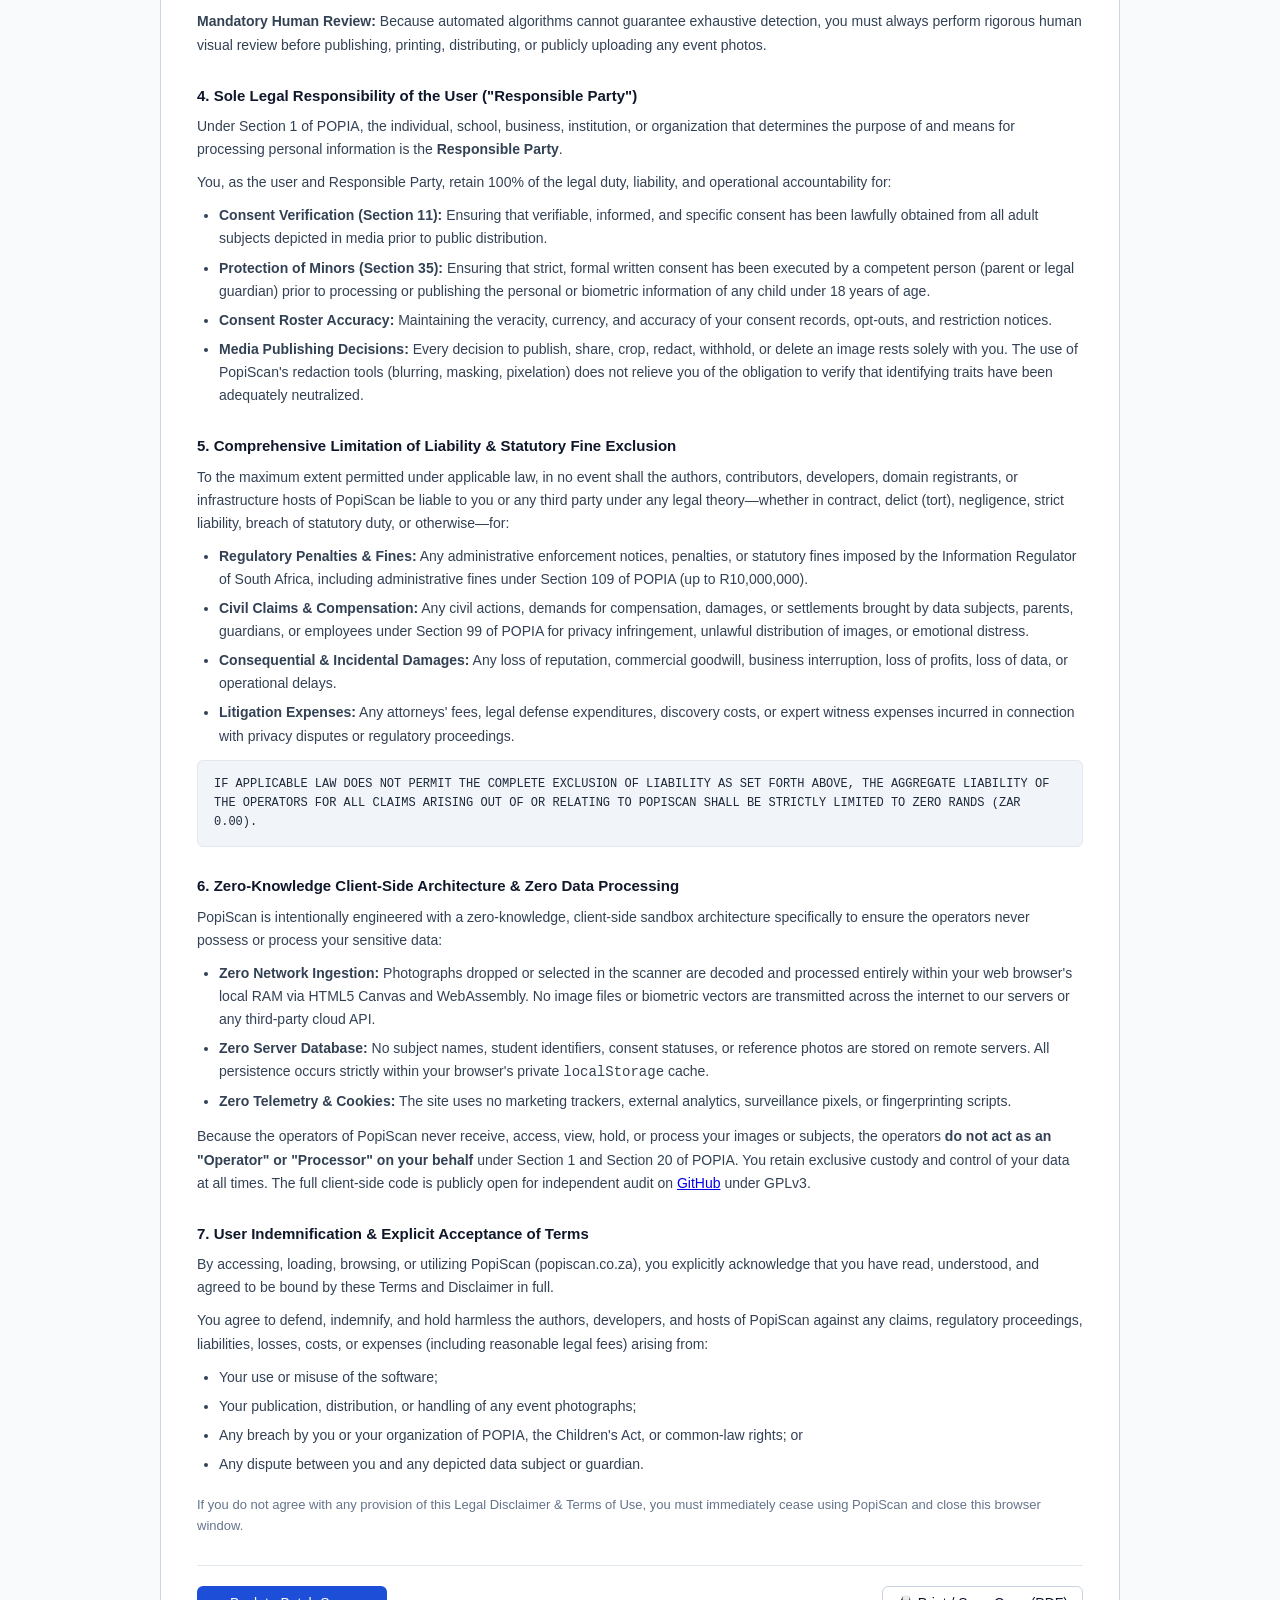
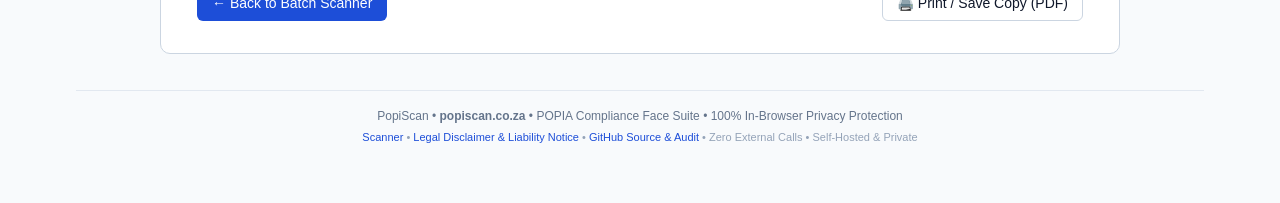
==== commit 9933021c: "feat: add GitHub audit links to header, modals, legal notices, and footer" ====
--- a/site/liability.html
+++ b/site/liability.html
@@ -25,6 +25,10 @@
             <span>100% Client-Side Sandbox</span>
             <span class="privacy-pill">Zero Server Storage</span>
           </div>
+          <a href="https://github.com/methinked/popiscan" target="_blank" rel="noopener noreferrer" class="btn btn-ghost" title="Source Code & Security Audit on GitHub">
+            <svg width="15" height="15" viewBox="0 0 24 24" fill="currentColor" style="display: inline-block; vertical-align: -2px; margin-right: 4px;" aria-hidden="true"><path d="M12 0C5.37 0 0 5.37 0 12c0 5.31 3.435 9.795 8.205 11.385.6.105.825-.255.825-.57 0-.285-.015-1.23-.015-2.235-3.015.555-3.795-.735-4.035-1.41-.135-.345-.72-1.41-1.23-1.695-.42-.225-1.02-.78-.015-.795.945-.015 1.62.87 1.845 1.23 1.08 1.815 2.805 1.305 3.495.99.105-.78.42-1.305.765-1.605-2.67-.3-5.46-1.335-5.46-5.925 0-1.305.465-2.385 1.23-3.225-.12-.3-.54-1.53.12-3.18 0 0 1.005-.315 3.3 1.23.96-.27 1.98-.405 3-.405s2.04.135 3 .405c2.295-1.56 3.3-1.23 3.3-1.23.66 1.65.24 2.88.12 3.18.765.84 1.23 1.905 1.23 3.225 0 4.605-2.805 5.625-5.475 5.925.435.375.81 1.095.81 2.22 0 1.605-.015 2.895-.015 3.3 0 .315.225.69.825.57A12.02 12.02 0 0024 12c0-6.63-5.37-12-12-12z"/></svg>
+            GitHub
+          </a>
           <a href="index.html" class="btn btn-primary btn-sm">← Back to Scanner</a>
         </div>
       </div>
@@ -162,7 +166,7 @@
             <li><strong>Zero Telemetry &amp; Cookies:</strong> The site uses no marketing trackers, external analytics, surveillance pixels, or fingerprinting scripts.</li>
           </ul>
           <p>
-            Because the operators of PopiScan never receive, access, view, hold, or process your images or subjects, the operators <strong>do not act as an "Operator" or "Processor" on your behalf</strong> under Section 1 and Section 20 of POPIA. You retain exclusive custody and control of your data at all times.
+            Because the operators of PopiScan never receive, access, view, hold, or process your images or subjects, the operators <strong>do not act as an "Operator" or "Processor" on your behalf</strong> under Section 1 and Section 20 of POPIA. You retain exclusive custody and control of your data at all times. The full client-side code is publicly open for independent audit on <a href="https://github.com/methinked/popiscan" target="_blank" rel="noopener noreferrer">GitHub</a> under GPLv3.
           </p>
         </section>
 
@@ -199,6 +203,7 @@
       <div class="footer-links">
         <a href="index.html" class="footer-link">Scanner</a> • 
         <a href="liability.html" class="footer-link">Legal Disclaimer &amp; Liability Notice</a> • 
+        <a href="https://github.com/methinked/popiscan" target="_blank" rel="noopener noreferrer" class="footer-link">GitHub Source &amp; Audit</a> • 
         <span>Zero External Calls</span> • 
         <span>Self-Hosted &amp; Private</span>
       </div>
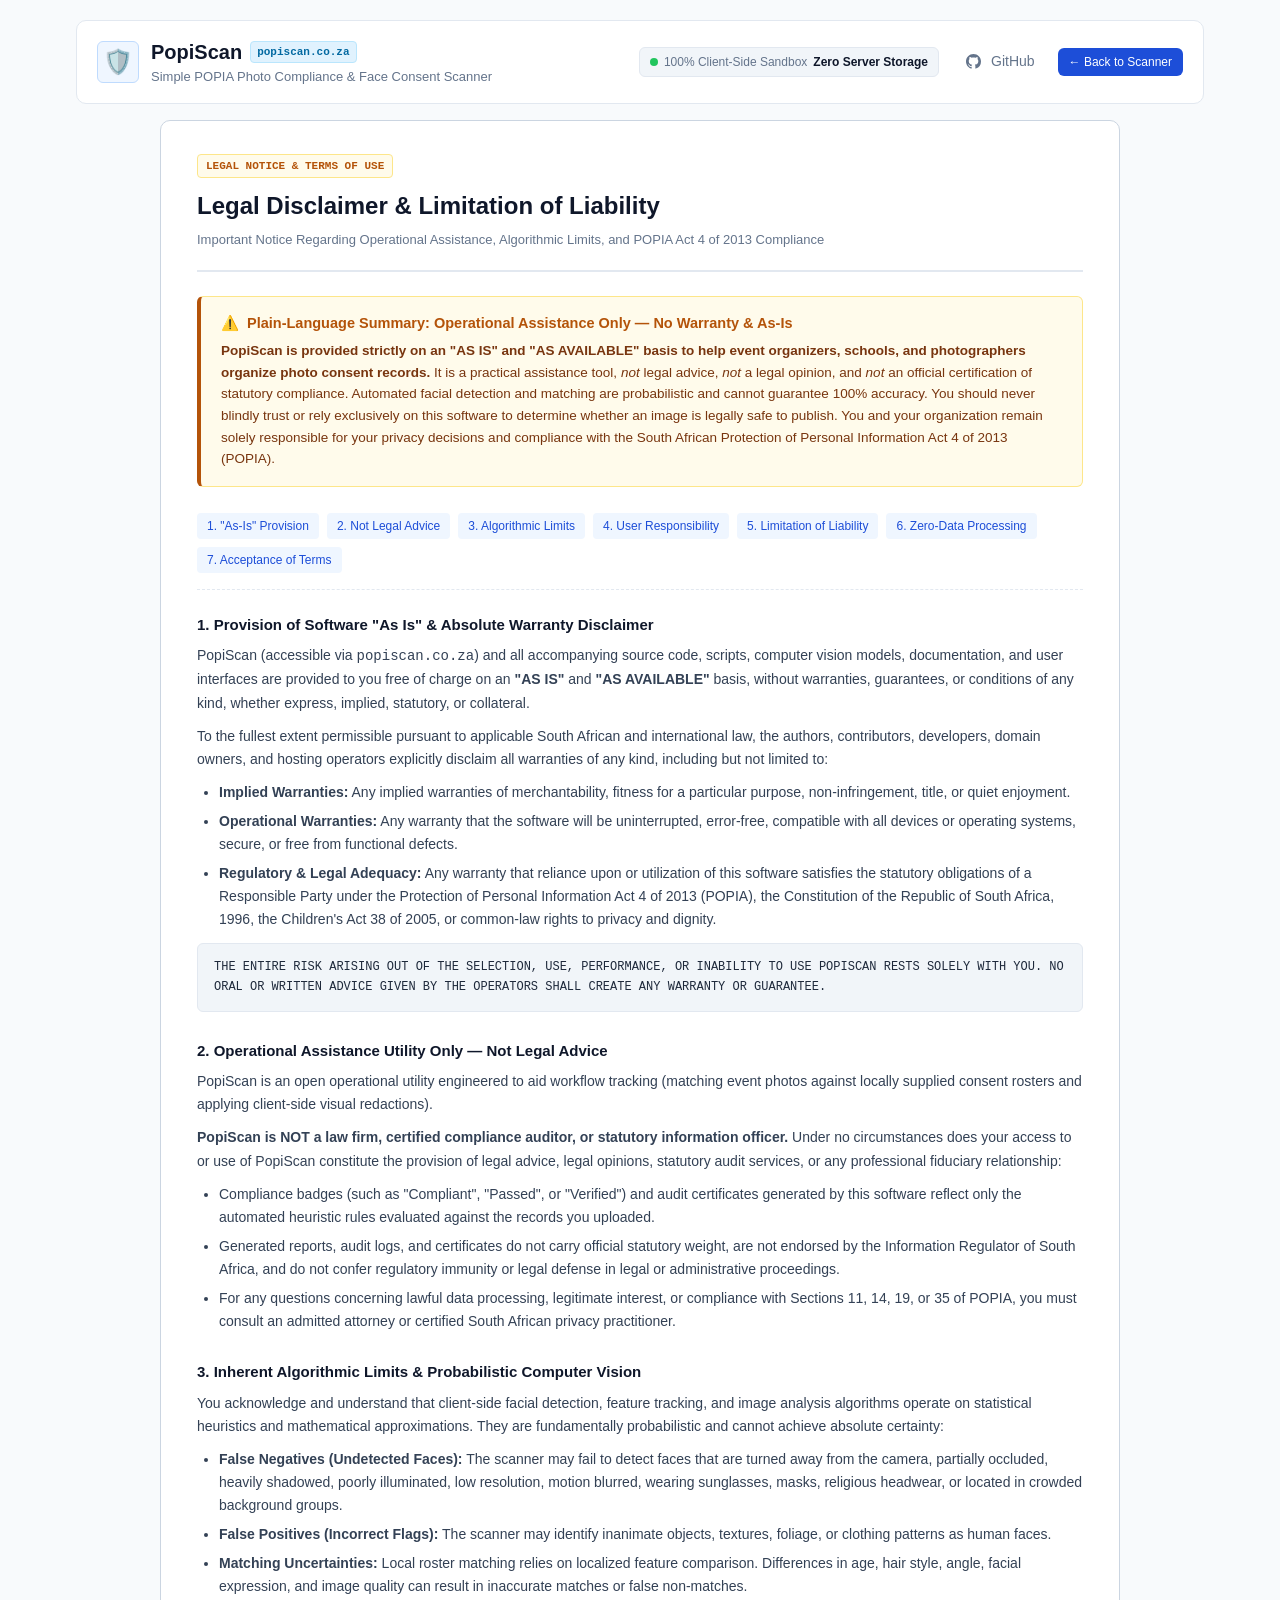
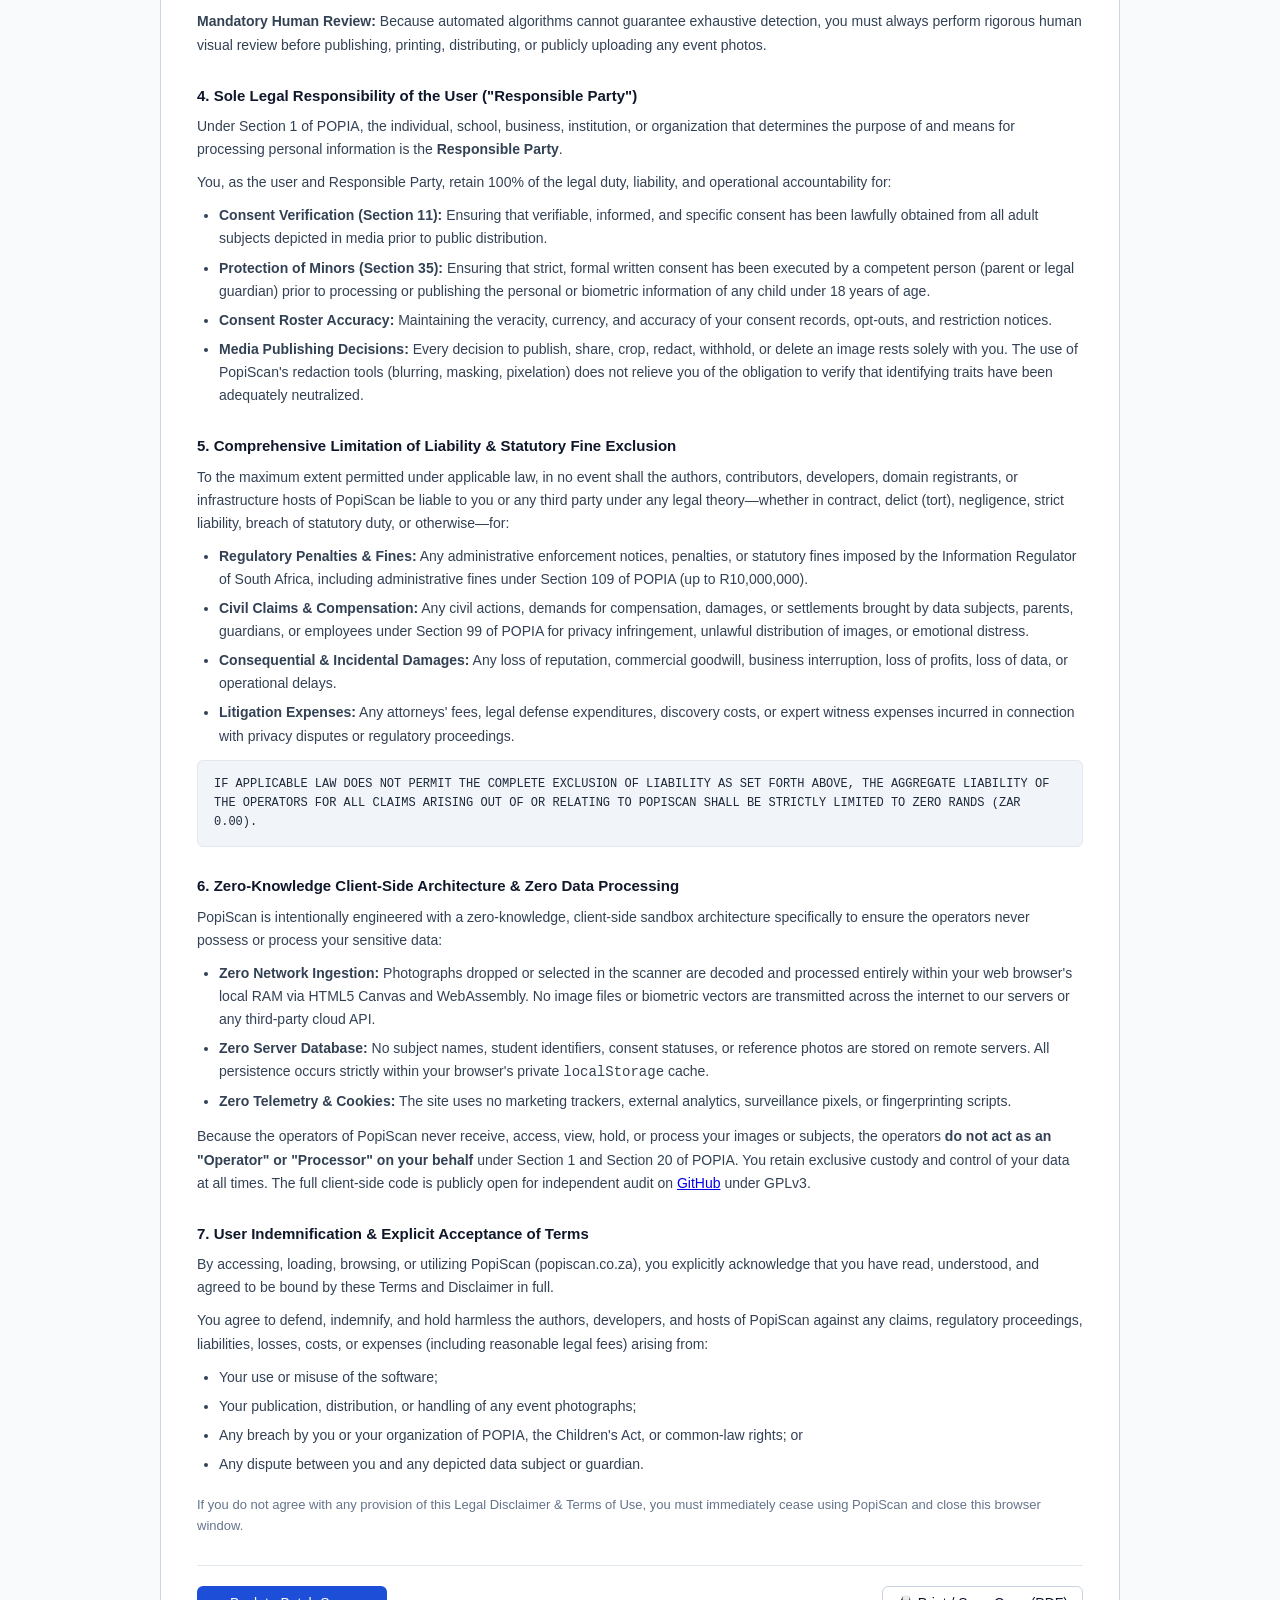
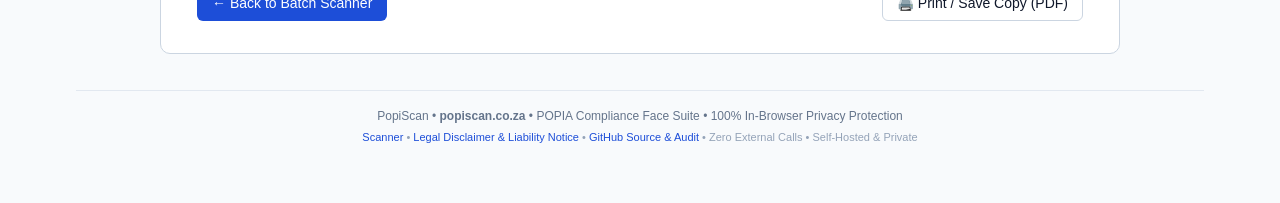
==== commit 06f2e02e: "fix(ui): improve mobile responsiveness, header wrapping, tabs scrolling, and metrics grid" ====
--- a/site/liability.html
+++ b/site/liability.html
@@ -5,7 +5,7 @@
   <meta name="viewport" content="width=device-width, initial-scale=1.0">
   <title>Legal Disclaimer &amp; Liability Notice — PopiScan (popiscan.co.za)</title>
   <meta name="description" content="Legal disclaimer, limitation of liability, and terms of operational use for PopiScan. Provided strictly 'as is' without warranty for photo compliance assistance under POPIA.">
-  <link rel="stylesheet" href="css/style.css?v=2">
+  <link rel="stylesheet" href="css/style.css?v=4">
 </head>
 <body>
   <div class="app-shell">
@@ -25,11 +25,13 @@
             <span>100% Client-Side Sandbox</span>
             <span class="privacy-pill">Zero Server Storage</span>
           </div>
-          <a href="https://github.com/methinked/popiscan" target="_blank" rel="noopener noreferrer" class="btn btn-ghost" title="Source Code & Security Audit on GitHub">
-            <svg width="15" height="15" viewBox="0 0 24 24" fill="currentColor" style="display: inline-block; vertical-align: -2px; margin-right: 4px;" aria-hidden="true"><path d="M12 0C5.37 0 0 5.37 0 12c0 5.31 3.435 9.795 8.205 11.385.6.105.825-.255.825-.57 0-.285-.015-1.23-.015-2.235-3.015.555-3.795-.735-4.035-1.41-.135-.345-.72-1.41-1.23-1.695-.42-.225-1.02-.78-.015-.795.945-.015 1.62.87 1.845 1.23 1.08 1.815 2.805 1.305 3.495.99.105-.78.42-1.305.765-1.605-2.67-.3-5.46-1.335-5.46-5.925 0-1.305.465-2.385 1.23-3.225-.12-.3-.54-1.53.12-3.18 0 0 1.005-.315 3.3 1.23.96-.27 1.98-.405 3-.405s2.04.135 3 .405c2.295-1.56 3.3-1.23 3.3-1.23.66 1.65.24 2.88.12 3.18.765.84 1.23 1.905 1.23 3.225 0 4.605-2.805 5.625-5.475 5.925.435.375.81 1.095.81 2.22 0 1.605-.015 2.895-.015 3.3 0 .315.225.69.825.57A12.02 12.02 0 0024 12c0-6.63-5.37-12-12-12z"/></svg>
-            GitHub
-          </a>
-          <a href="index.html" class="btn btn-primary btn-sm">← Back to Scanner</a>
+          <div class="header-links">
+            <a href="https://github.com/methinked/popiscan" target="_blank" rel="noopener noreferrer" class="btn btn-ghost" title="Source Code & Security Audit on GitHub">
+              <svg width="15" height="15" viewBox="0 0 24 24" fill="currentColor" style="display: inline-block; vertical-align: -2px; margin-right: 4px;" aria-hidden="true"><path d="M12 0C5.37 0 0 5.37 0 12c0 5.31 3.435 9.795 8.205 11.385.6.105.825-.255.825-.57 0-.285-.015-1.23-.015-2.235-3.015.555-3.795-.735-4.035-1.41-.135-.345-.72-1.41-1.23-1.695-.42-.225-1.02-.78-.015-.795.945-.015 1.62.87 1.845 1.23 1.08 1.815 2.805 1.305 3.495.99.105-.78.42-1.305.765-1.605-2.67-.3-5.46-1.335-5.46-5.925 0-1.305.465-2.385 1.23-3.225-.12-.3-.54-1.53.12-3.18 0 0 1.005-.315 3.3 1.23.96-.27 1.98-.405 3-.405s2.04.135 3 .405c2.295-1.56 3.3-1.23 3.3-1.23.66 1.65.24 2.88.12 3.18.765.84 1.23 1.905 1.23 3.225 0 4.605-2.805 5.625-5.475 5.925.435.375.81 1.095.81 2.22 0 1.605-.015 2.895-.015 3.3 0 .315.225.69.825.57A12.02 12.02 0 0024 12c0-6.63-5.37-12-12-12z"/></svg>
+              GitHub
+            </a>
+            <a href="index.html" class="btn btn-primary btn-sm">← Back to Scanner</a>
+          </div>
         </div>
       </div>
     </header>
--- a/site/css/style.css
+++ b/site/css/style.css
@@ -42,6 +42,10 @@
   padding: 0;
 }
 
+html, body {
+  overflow-x: hidden;
+}
+
 body {
   font-family: var(--font);
   background-color: var(--bg-page);
@@ -138,6 +142,7 @@
   border-radius: var(--radius);
   font-size: 12px;
   color: var(--text-muted);
+  white-space: nowrap;
 }
 
 .status-pulse {
@@ -146,11 +151,18 @@
   background: #22c55e;
   border-radius: 50%;
   display: inline-block;
+  flex-shrink: 0;
 }
 
 .privacy-pill {
   font-weight: 600;
   color: var(--text);
+}
+
+.header-links {
+  display: flex;
+  align-items: center;
+  gap: 8px;
 }
 
 /* ---------------- Navigation Tabs ---------------- */
@@ -185,6 +197,8 @@
   display: inline-flex;
   align-items: center;
   gap: 8px;
+  white-space: nowrap;
+  flex-shrink: 0;
 }
 
 .tab-btn:hover {
@@ -1287,3 +1301,410 @@
   }
 }
 
+/* ---------------- Clear Data Modal & Options ---------------- */
+.clear-options-list {
+  display: flex;
+  flex-direction: column;
+  gap: 12px;
+}
+
+.clear-choice-card {
+  display: flex;
+  align-items: flex-start;
+  gap: 14px;
+  background: var(--bg-surface);
+  border: 1px solid var(--border);
+  border-radius: var(--radius);
+  padding: 14px 16px;
+  text-align: left;
+  cursor: pointer;
+  transition: all 0.15s ease;
+  width: 100%;
+}
+
+.clear-choice-card:hover {
+  background: var(--bg-subtle);
+  border-color: var(--border-dark);
+}
+
+.clear-choice-card-danger:hover {
+  background: var(--danger-bg);
+  border-color: var(--danger-border);
+}
+
+.clear-choice-icon {
+  font-size: 24px;
+  line-height: 1;
+  padding-top: 2px;
+}
+
+.clear-choice-info {
+  flex: 1;
+}
+
+.clear-choice-title {
+  font-weight: 600;
+  font-size: 14px;
+  color: var(--text);
+  margin-bottom: 3px;
+}
+
+.clear-choice-card-danger .clear-choice-title {
+  color: var(--danger);
+}
+
+.clear-choice-desc {
+  font-size: 12px;
+  color: var(--text-muted);
+  line-height: 1.45;
+}
+
+/* ---------------- Toast Notifications ---------------- */
+.app-toast {
+  position: fixed;
+  bottom: 24px;
+  left: 50%;
+  transform: translateX(-50%) translateY(100px);
+  background: #0f172a;
+  color: #ffffff;
+  padding: 10px 20px;
+  border-radius: 9999px;
+  font-size: 13px;
+  font-weight: 500;
+  box-shadow: 0 10px 25px -5px rgba(0, 0, 0, 0.3);
+  z-index: 99999;
+  opacity: 0;
+  pointer-events: none;
+  transition: transform 0.25s cubic-bezier(0.16, 1, 0.3, 1), opacity 0.25s ease;
+  display: flex;
+  align-items: center;
+  gap: 8px;
+}
+
+.app-toast.show {
+  transform: translateX(-50%) translateY(0);
+  opacity: 1;
+}
+
+.app-toast.toast-success {
+  background: #15803d;
+}
+
+.app-toast.toast-danger {
+  background: #b91c1c;
+}
+
+.app-toast.toast-info {
+  background: #0369a1;
+}
+
+/* ---------------- Responsive Mobile Styles ---------------- */
+@media (max-width: 768px) {
+  .app-shell {
+    padding: 12px 10px 48px;
+  }
+
+  .masthead {
+    padding: 14px 12px;
+    margin-bottom: 12px;
+  }
+
+  .masthead-inner {
+    flex-direction: column;
+    align-items: stretch;
+    gap: 12px;
+  }
+
+  .brand {
+    gap: 10px;
+  }
+
+  .brand-icon {
+    width: 38px;
+    height: 38px;
+    font-size: 20px;
+    flex-shrink: 0;
+  }
+
+  .brand-name {
+    font-size: 1.15rem;
+    flex-wrap: wrap;
+    gap: 6px;
+  }
+
+  .brand-sub {
+    font-size: 12px;
+    line-height: 1.35;
+  }
+
+  .header-status {
+    flex-direction: column;
+    align-items: stretch;
+    gap: 8px;
+    width: 100%;
+  }
+
+  .privacy-badge {
+    width: 100%;
+    justify-content: center;
+    font-size: 11px;
+    padding: 6px 8px;
+    box-sizing: border-box;
+    white-space: nowrap;
+    overflow: hidden;
+    text-overflow: ellipsis;
+  }
+
+  .header-links {
+    display: flex;
+    align-items: center;
+    justify-content: space-between;
+    gap: 6px;
+    width: 100%;
+  }
+
+  .header-links .btn,
+  .header-status > .btn {
+    flex: 1;
+    justify-content: center;
+    font-size: 12px;
+    padding: 6px 6px;
+    white-space: nowrap;
+    text-align: center;
+  }
+
+  .subnav {
+    flex-direction: column;
+    align-items: stretch;
+    gap: 10px;
+    padding: 8px;
+    margin-bottom: 16px;
+  }
+
+  .nav-tabs {
+    overflow-x: auto;
+    flex-wrap: nowrap;
+    gap: 6px;
+    padding-bottom: 6px;
+    -webkit-overflow-scrolling: touch;
+    scrollbar-width: none;
+    -ms-overflow-style: none;
+  }
+
+  .nav-tabs::-webkit-scrollbar {
+    display: none;
+  }
+
+  .tab-btn {
+    font-size: 13px;
+    padding: 7px 12px;
+    white-space: nowrap;
+    flex-shrink: 0;
+  }
+
+  .quick-actions {
+    display: flex;
+    width: 100%;
+    gap: 8px;
+  }
+
+  .quick-actions .btn {
+    flex: 1;
+    justify-content: center;
+    font-size: 12px;
+    padding: 8px 6px;
+    white-space: nowrap;
+  }
+
+  .metrics-bar {
+    grid-template-columns: repeat(2, 1fr);
+    gap: 8px;
+    margin-bottom: 18px;
+  }
+
+  .metric-card {
+    padding: 10px 12px;
+  }
+
+  .metric-card .metric-label {
+    font-size: 11px;
+    white-space: nowrap;
+    overflow: hidden;
+    text-overflow: ellipsis;
+  }
+
+  .metric-card .metric-val {
+    font-size: 1.35rem;
+  }
+
+  .metric-card:last-child {
+    grid-column: span 2;
+    display: flex;
+    justify-content: space-between;
+    align-items: center;
+    padding: 12px 14px;
+  }
+
+  .metric-card:last-child .metric-label {
+    margin-bottom: 0;
+    font-size: 12px;
+  }
+
+  .drop-zone {
+    padding: 24px 14px;
+  }
+
+  .drop-icon {
+    font-size: 28px;
+    margin-bottom: 4px;
+  }
+
+  .drop-title {
+    font-size: 14px;
+  }
+
+  .drop-desc {
+    font-size: 12px;
+    margin-bottom: 12px;
+  }
+
+  .drop-buttons {
+    flex-direction: column;
+    width: 100%;
+    gap: 8px;
+  }
+
+  .drop-buttons .btn,
+  .drop-buttons label.btn {
+    width: 100%;
+    justify-content: center;
+  }
+
+  .toolbar {
+    flex-direction: column;
+    align-items: stretch;
+    gap: 10px;
+  }
+
+  .toolbar-left {
+    flex-direction: column;
+    align-items: stretch;
+    gap: 8px;
+  }
+
+  .filter-group {
+    overflow-x: auto;
+    flex-wrap: nowrap;
+    gap: 6px;
+    padding-bottom: 4px;
+    -webkit-overflow-scrolling: touch;
+    scrollbar-width: none;
+    -ms-overflow-style: none;
+  }
+
+  .filter-group::-webkit-scrollbar {
+    display: none;
+  }
+
+  .btn-filter {
+    white-space: nowrap;
+    flex-shrink: 0;
+    font-size: 12px;
+    padding: 5px 8px;
+  }
+
+  .toolbar-right {
+    flex-direction: column;
+    width: 100%;
+    gap: 8px;
+  }
+
+  .toolbar-right .btn {
+    width: 100%;
+    justify-content: center;
+  }
+
+  .photo-grid {
+    grid-template-columns: 1fr;
+    gap: 12px;
+  }
+
+  .roster-header {
+    flex-direction: column;
+    align-items: stretch;
+    gap: 10px;
+  }
+
+  .roster-actions {
+    flex-direction: column;
+    width: 100%;
+    gap: 6px;
+  }
+
+  .roster-actions .btn {
+    width: 100%;
+    justify-content: center;
+  }
+
+  .roster-filters {
+    flex-direction: column;
+    align-items: stretch;
+    gap: 10px;
+  }
+
+  .input-search {
+    max-width: 100%;
+    width: 100%;
+    min-width: 0;
+  }
+
+  .roster-legend {
+    flex-wrap: wrap;
+    gap: 6px 12px;
+    font-size: 11px;
+  }
+
+  .audit-summary-grid {
+    grid-template-columns: 1fr;
+    gap: 10px;
+    padding: 12px;
+  }
+
+  .audit-footer-actions {
+    flex-direction: column;
+    width: 100%;
+    gap: 8px;
+  }
+
+  .audit-footer-actions .btn {
+    width: 100%;
+    justify-content: center;
+  }
+
+  .modal-dialog {
+    max-height: 94vh;
+    border-radius: var(--radius);
+    margin: 10px;
+  }
+
+  .modal-header {
+    padding: 12px 14px;
+  }
+
+  .modal-body {
+    padding: 14px;
+  }
+
+  .app-footer {
+    padding-top: 16px;
+    font-size: 11.5px;
+  }
+
+  .footer-links {
+    flex-direction: column;
+    gap: 6px;
+    text-align: center;
+  }
+}
+
+
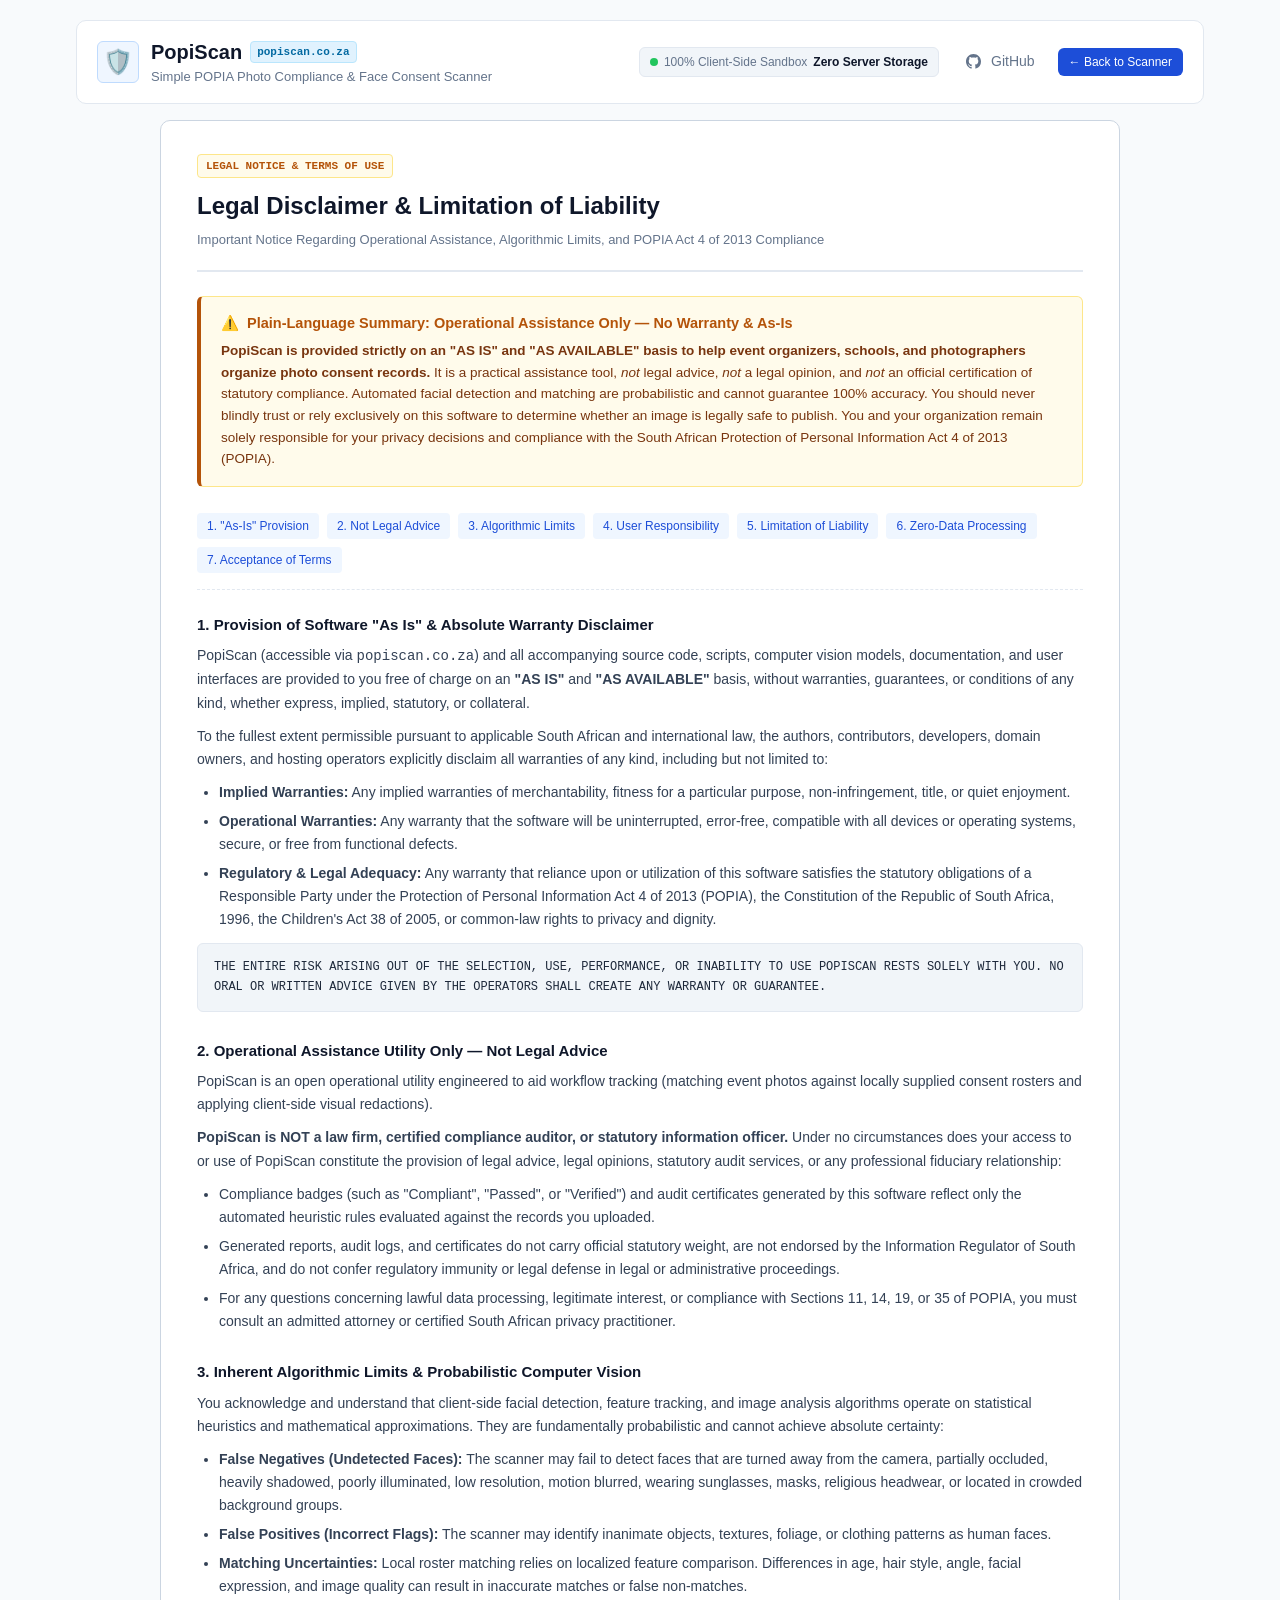
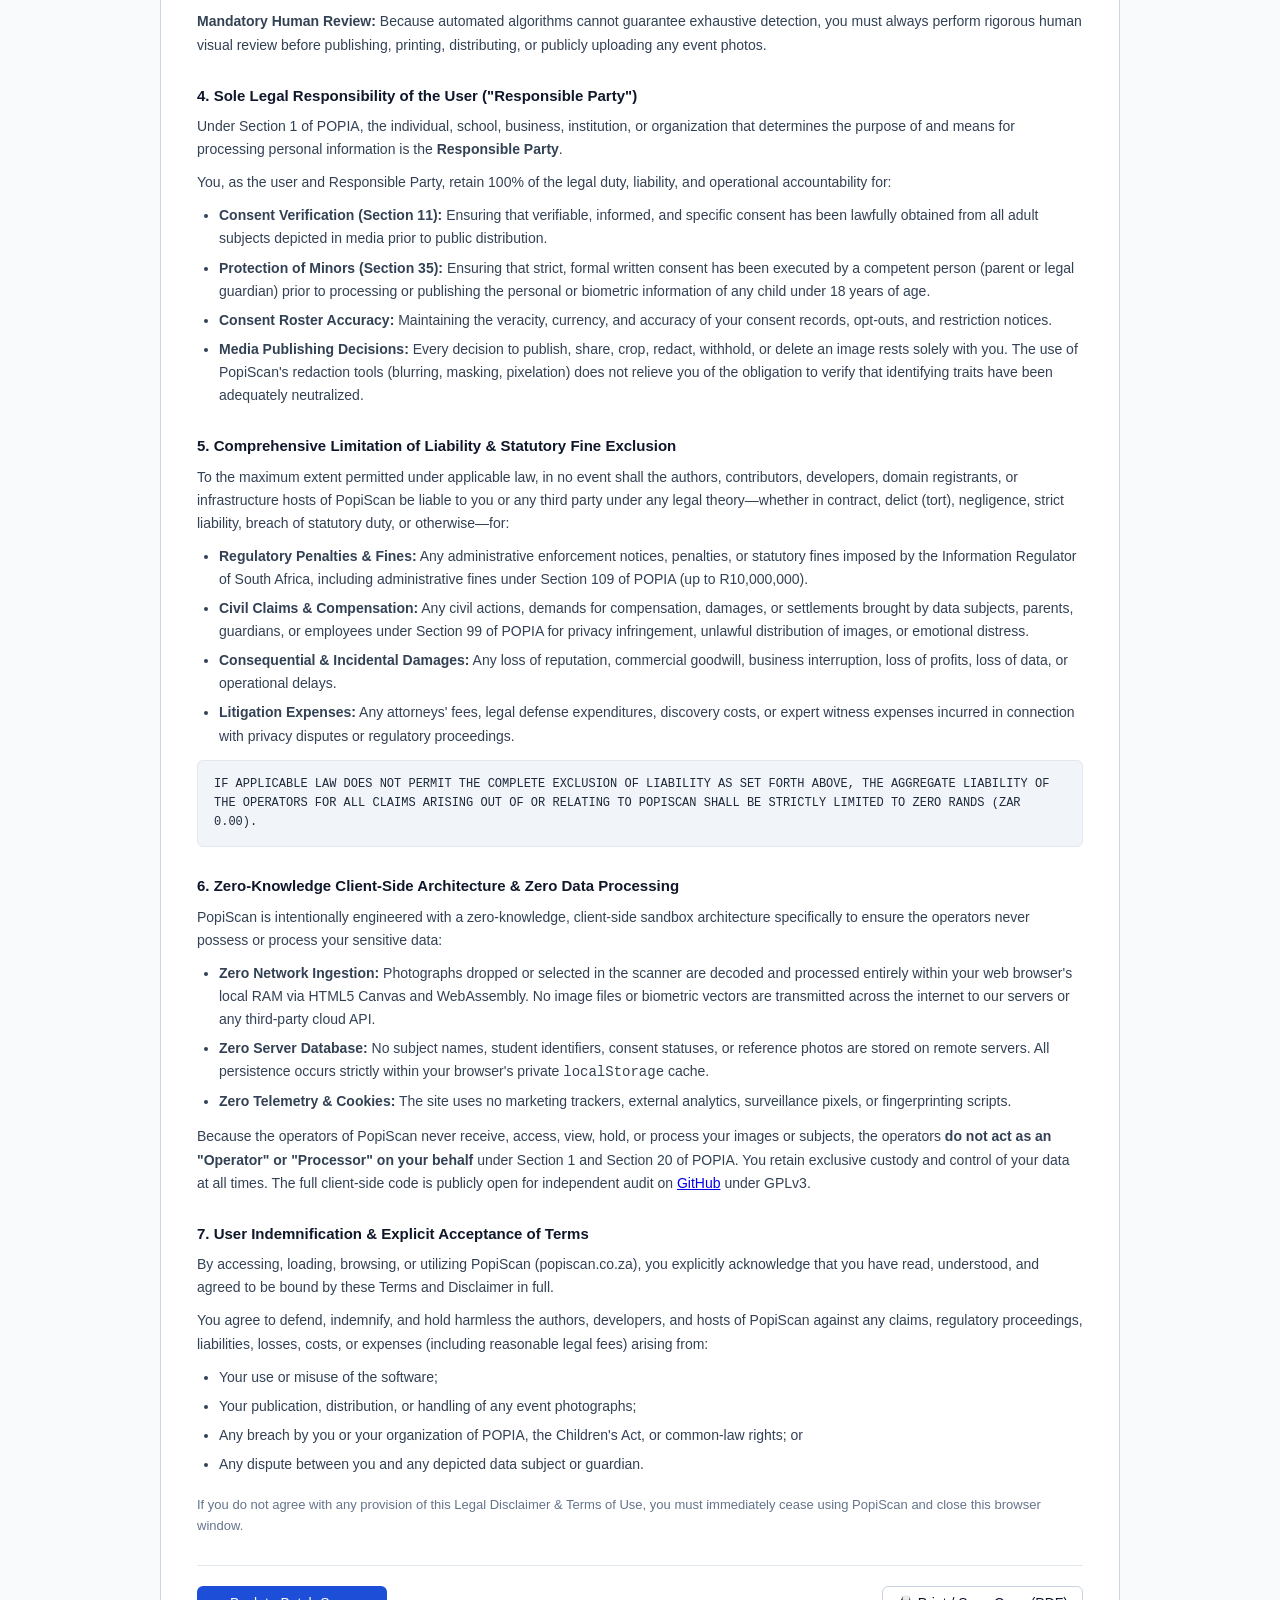
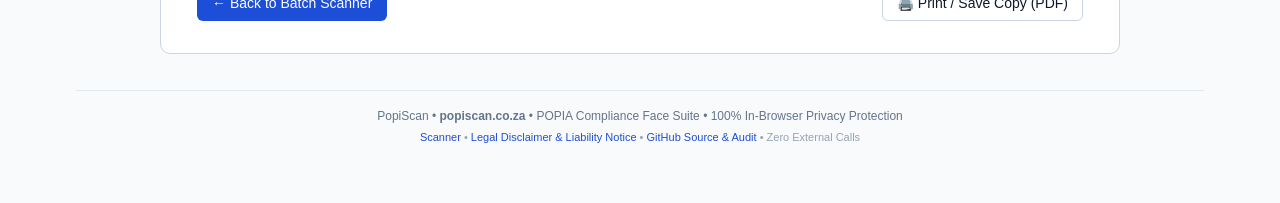
==== commit 26aadaf2: "fix(ui): remove 'Self-Hosted' wording from footer to prevent user confusion" ====
--- a/site/liability.html
+++ b/site/liability.html
@@ -206,8 +206,7 @@
         <a href="index.html" class="footer-link">Scanner</a> • 
         <a href="liability.html" class="footer-link">Legal Disclaimer &amp; Liability Notice</a> • 
         <a href="https://github.com/methinked/popiscan" target="_blank" rel="noopener noreferrer" class="footer-link">GitHub Source &amp; Audit</a> • 
-        <span>Zero External Calls</span> • 
-        <span>Self-Hosted &amp; Private</span>
+        <span>Zero External Calls</span>
       </div>
     </footer>
   </div>
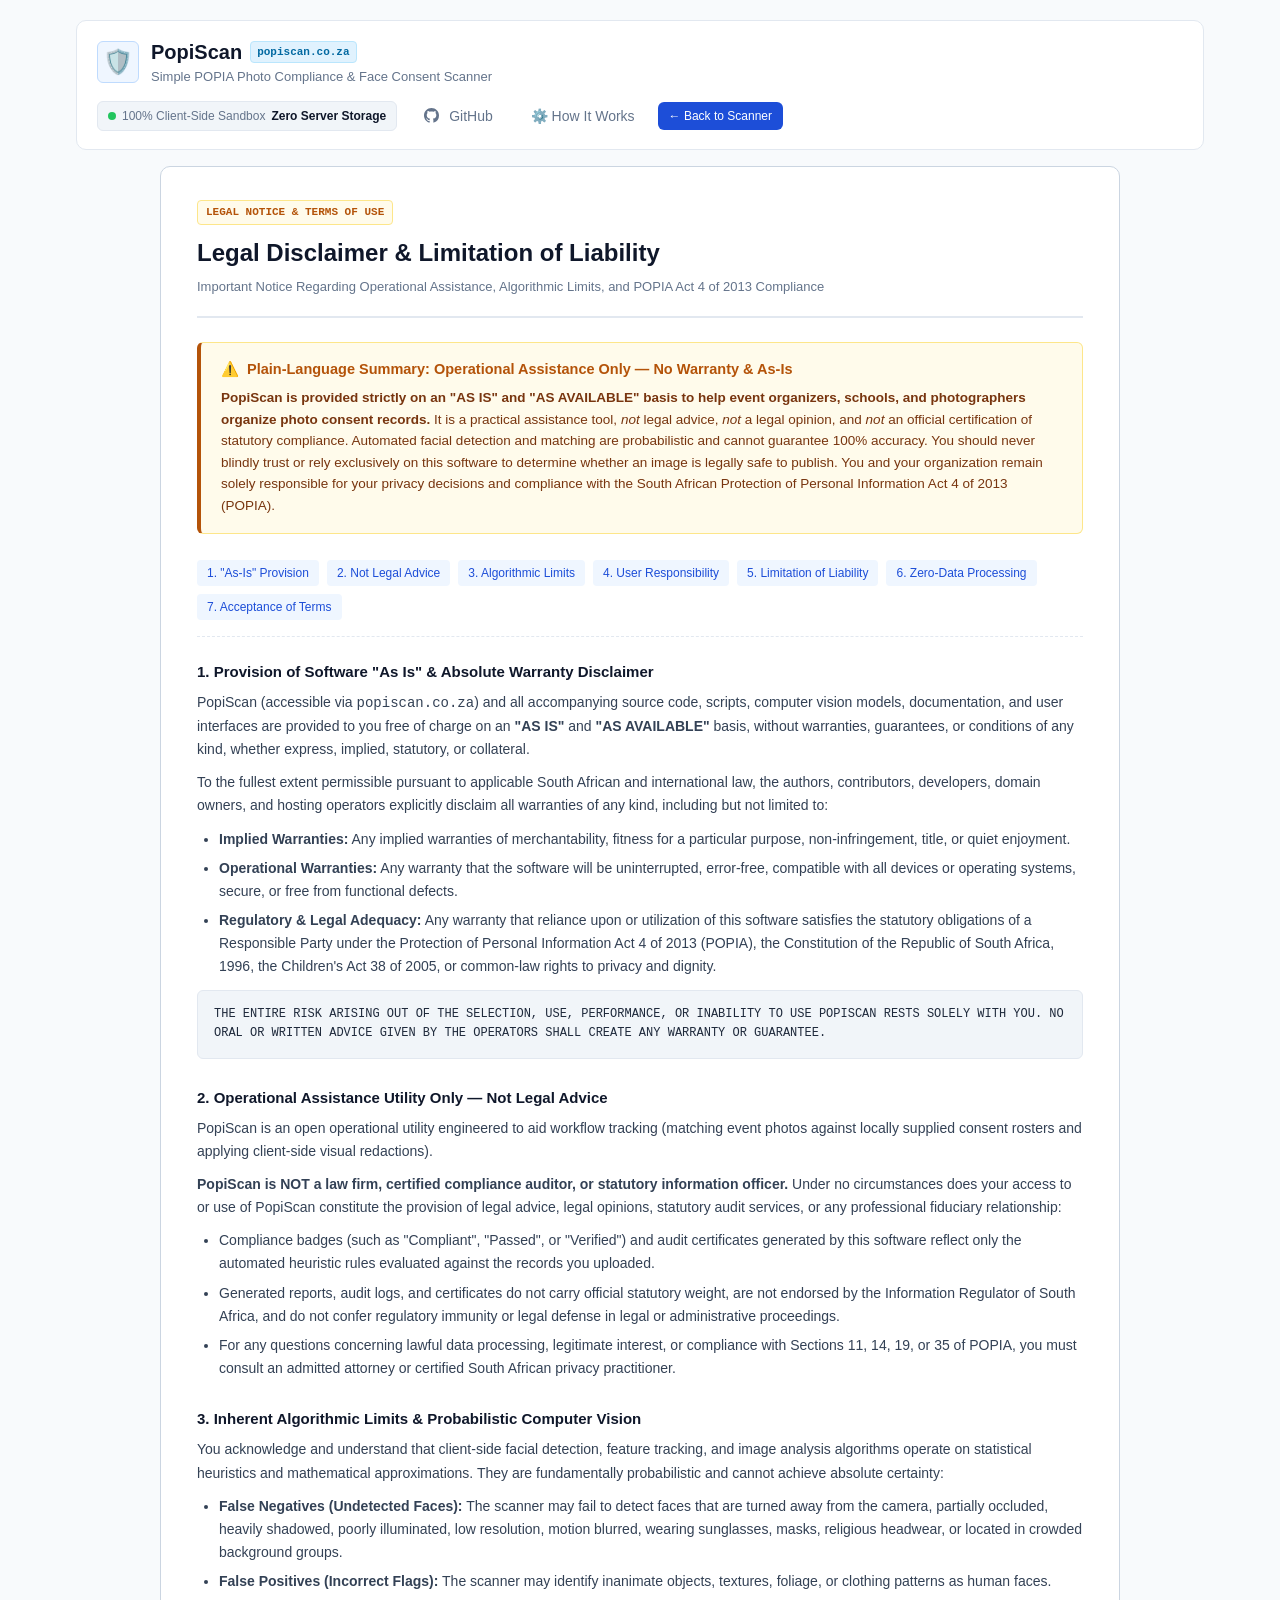
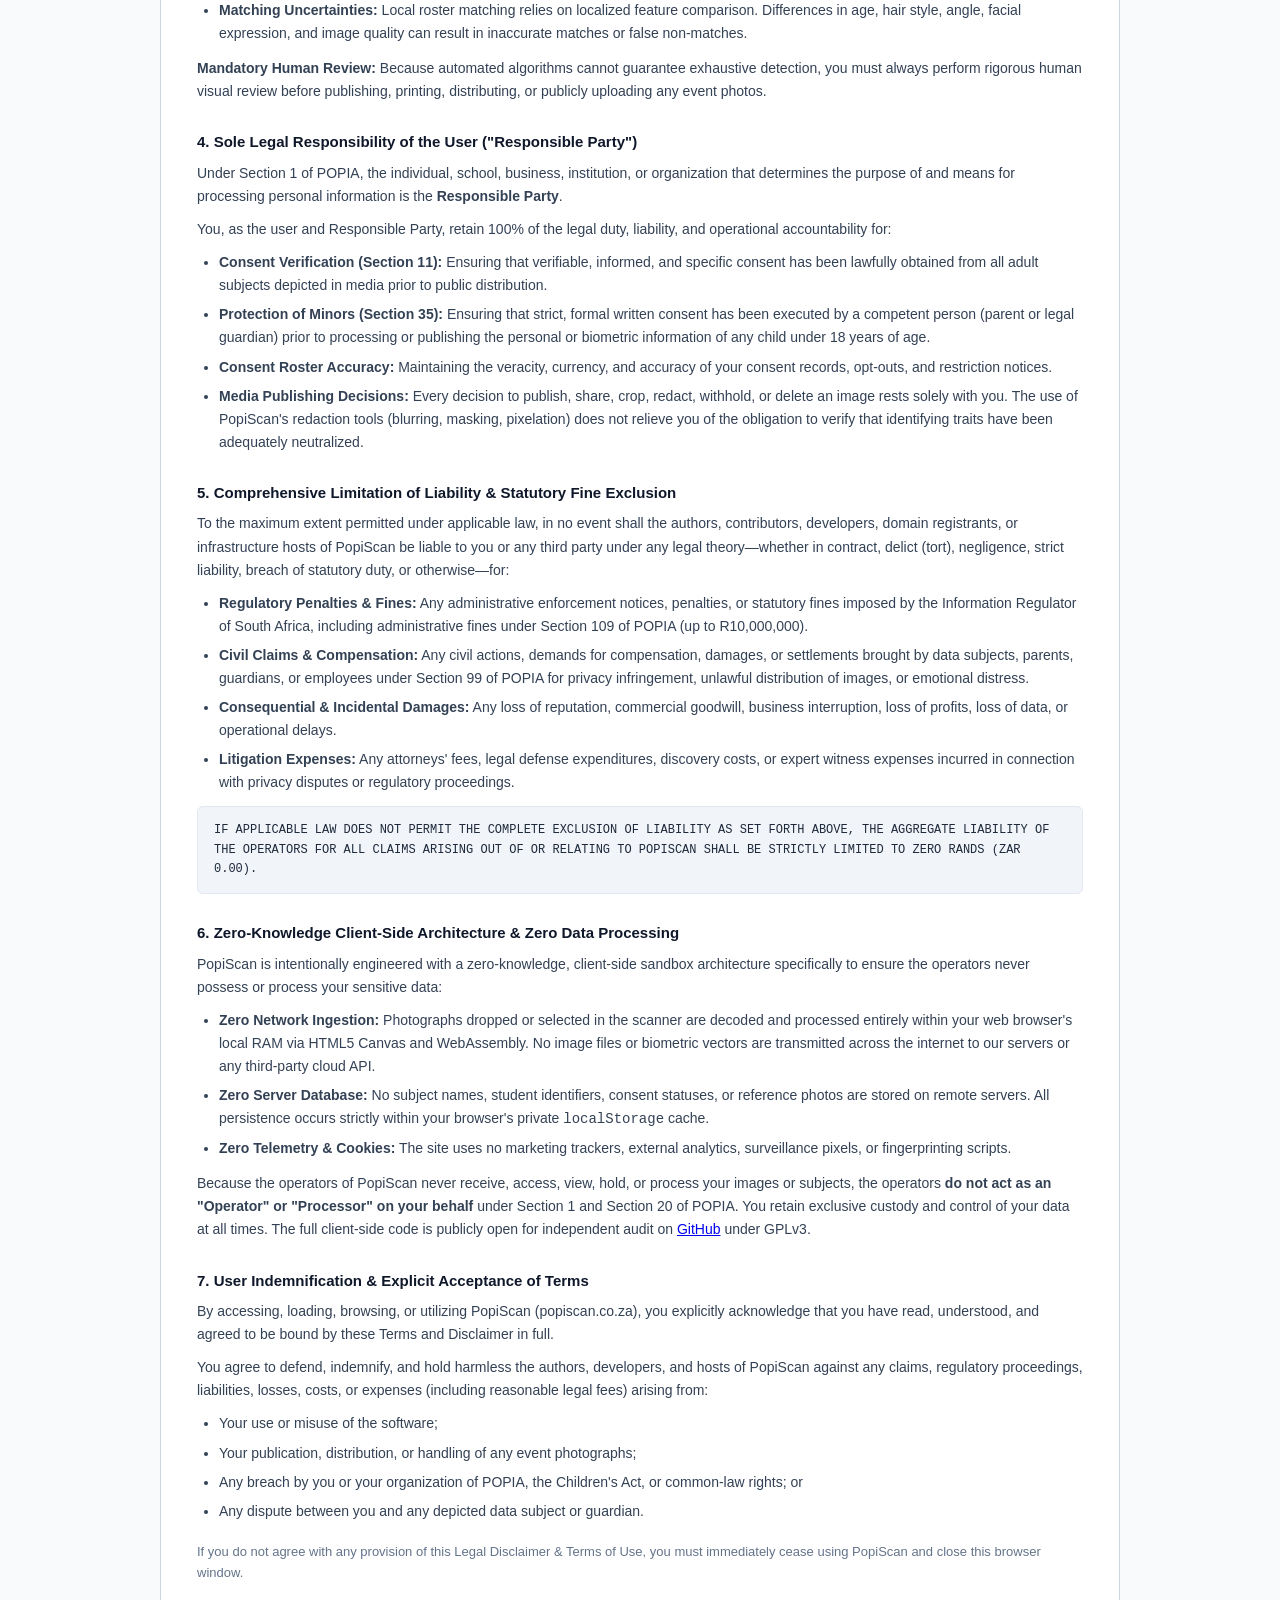
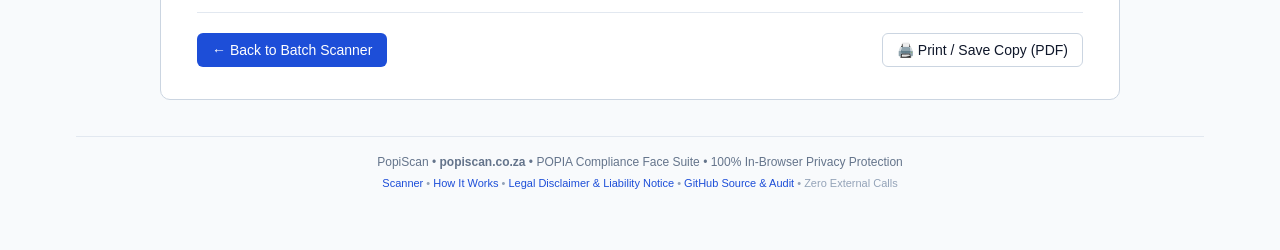
==== commit f9ae233d: "feat(docs): add comprehensive 'How It Works' in-browser architecture and algorithms page" ====
--- a/site/liability.html
+++ b/site/liability.html
@@ -5,7 +5,7 @@
   <meta name="viewport" content="width=device-width, initial-scale=1.0">
   <title>Legal Disclaimer &amp; Liability Notice — PopiScan (popiscan.co.za)</title>
   <meta name="description" content="Legal disclaimer, limitation of liability, and terms of operational use for PopiScan. Provided strictly 'as is' without warranty for photo compliance assistance under POPIA.">
-  <link rel="stylesheet" href="css/style.css?v=4">
+  <link rel="stylesheet" href="css/style.css?v=5">
 </head>
 <body>
   <div class="app-shell">
@@ -30,6 +30,7 @@
               <svg width="15" height="15" viewBox="0 0 24 24" fill="currentColor" style="display: inline-block; vertical-align: -2px; margin-right: 4px;" aria-hidden="true"><path d="M12 0C5.37 0 0 5.37 0 12c0 5.31 3.435 9.795 8.205 11.385.6.105.825-.255.825-.57 0-.285-.015-1.23-.015-2.235-3.015.555-3.795-.735-4.035-1.41-.135-.345-.72-1.41-1.23-1.695-.42-.225-1.02-.78-.015-.795.945-.015 1.62.87 1.845 1.23 1.08 1.815 2.805 1.305 3.495.99.105-.78.42-1.305.765-1.605-2.67-.3-5.46-1.335-5.46-5.925 0-1.305.465-2.385 1.23-3.225-.12-.3-.54-1.53.12-3.18 0 0 1.005-.315 3.3 1.23.96-.27 1.98-.405 3-.405s2.04.135 3 .405c2.295-1.56 3.3-1.23 3.3-1.23.66 1.65.24 2.88.12 3.18.765.84 1.23 1.905 1.23 3.225 0 4.605-2.805 5.625-5.475 5.925.435.375.81 1.095.81 2.22 0 1.605-.015 2.895-.015 3.3 0 .315.225.69.825.57A12.02 12.02 0 0024 12c0-6.63-5.37-12-12-12z"/></svg>
               GitHub
             </a>
+            <a href="how-it-works.html" class="btn btn-ghost" title="How It Works &amp; Technical Architecture">⚙️ How It Works</a>
             <a href="index.html" class="btn btn-primary btn-sm">← Back to Scanner</a>
           </div>
         </div>
@@ -204,6 +205,7 @@
       <div>PopiScan • <strong>popiscan.co.za</strong> • POPIA Compliance Face Suite • 100% In-Browser Privacy Protection</div>
       <div class="footer-links">
         <a href="index.html" class="footer-link">Scanner</a> • 
+        <a href="how-it-works.html" class="footer-link">How It Works</a> • 
         <a href="liability.html" class="footer-link">Legal Disclaimer &amp; Liability Notice</a> • 
         <a href="https://github.com/methinked/popiscan" target="_blank" rel="noopener noreferrer" class="footer-link">GitHub Source &amp; Audit</a> • 
         <span>Zero External Calls</span>
--- a/site/css/style.css
+++ b/site/css/style.css
@@ -1287,6 +1287,304 @@
   background: #dbeafe;
 }
 
+/* ---------------- How It Works & Technical Architecture ---------------- */
+.tech-container {
+  max-width: 980px;
+  margin: 0 auto;
+}
+
+.tech-card {
+  background: var(--bg-surface);
+  border: 1px solid var(--border-dark);
+  border-radius: var(--radius-lg);
+  padding: 32px 36px;
+}
+
+.tech-header {
+  border-bottom: 2px solid var(--border);
+  padding-bottom: 20px;
+  margin-bottom: 24px;
+}
+
+.tech-header h1 {
+  font-size: 1.65rem;
+  font-weight: 800;
+  margin-bottom: 8px;
+  color: var(--text);
+  letter-spacing: -0.02em;
+}
+
+.tech-subtitle {
+  font-size: 14px;
+  color: var(--text-muted);
+  line-height: 1.6;
+}
+
+.tech-badge {
+  display: inline-block;
+  font-size: 11px;
+  font-weight: 700;
+  text-transform: uppercase;
+  background: #eff6ff;
+  color: var(--primary);
+  border: 1px solid #bfdbfe;
+  padding: 3px 8px;
+  border-radius: 4px;
+  margin-bottom: 10px;
+  font-family: var(--mono);
+}
+
+.tech-badge-success {
+  background: var(--success-bg);
+  color: var(--success);
+  border-color: var(--success-border);
+}
+
+.tldr-box {
+  background: #f0fdf4;
+  border: 1px solid #bbf7d0;
+  border-left: 5px solid #16a34a;
+  border-radius: var(--radius);
+  padding: 20px 24px;
+  margin-bottom: 30px;
+}
+
+.tldr-title {
+  display: flex;
+  align-items: center;
+  gap: 8px;
+  font-size: 16px;
+  font-weight: 700;
+  color: #15803d;
+  margin-bottom: 8px;
+}
+
+.tldr-desc {
+  font-size: 14px;
+  color: #166534;
+  line-height: 1.65;
+}
+
+.tldr-steps {
+  margin-top: 16px;
+  display: grid;
+  grid-template-columns: repeat(auto-fit, minmax(200px, 1fr));
+  gap: 12px;
+}
+
+.tldr-step-card {
+  background: #ffffff;
+  border: 1px solid #dcfce7;
+  border-radius: var(--radius);
+  padding: 12px 14px;
+}
+
+.tldr-step-num {
+  display: inline-block;
+  background: #16a34a;
+  color: #ffffff;
+  font-weight: 700;
+  font-size: 11px;
+  padding: 2px 7px;
+  border-radius: 999px;
+  margin-bottom: 6px;
+}
+
+.tldr-step-title {
+  font-weight: 700;
+  font-size: 13.5px;
+  color: #0f172a;
+  margin-bottom: 4px;
+}
+
+.tldr-step-text {
+  font-size: 12.5px;
+  color: #334155;
+  line-height: 1.5;
+}
+
+.pipeline-diagram {
+  display: flex;
+  align-items: stretch;
+  flex-wrap: wrap;
+  gap: 8px;
+  background: var(--bg-subtle);
+  border: 1px solid var(--border);
+  padding: 16px;
+  border-radius: var(--radius);
+  margin: 18px 0 26px;
+}
+
+.pipeline-node {
+  flex: 1 1 150px;
+  background: var(--bg-surface);
+  border: 1px solid var(--border-dark);
+  border-radius: var(--radius);
+  padding: 10px 12px;
+  display: flex;
+  flex-direction: column;
+  gap: 4px;
+}
+
+.pipeline-node-icon {
+  font-size: 18px;
+}
+
+.pipeline-node-name {
+  font-size: 12.5px;
+  font-weight: 700;
+  color: var(--text);
+}
+
+.pipeline-node-detail {
+  font-size: 11px;
+  color: var(--text-muted);
+  line-height: 1.4;
+}
+
+.pipeline-connector {
+  display: flex;
+  align-items: center;
+  color: var(--primary);
+  font-weight: bold;
+  font-size: 16px;
+  user-select: none;
+}
+
+.math-card {
+  background: #0f172a;
+  color: #f8fafc;
+  border-radius: var(--radius);
+  padding: 16px 20px;
+  margin: 14px 0;
+  font-family: var(--mono);
+  font-size: 13px;
+  line-height: 1.6;
+  overflow-x: auto;
+  border: 1px solid #334155;
+}
+
+.math-formula {
+  color: #38bdf8;
+  font-weight: 600;
+  font-size: 14px;
+  margin: 6px 0;
+}
+
+.math-label {
+  font-size: 11px;
+  text-transform: uppercase;
+  letter-spacing: 0.05em;
+  color: #94a3b8;
+  margin-bottom: 4px;
+}
+
+.math-explanation {
+  color: #cbd5e1;
+  font-size: 12px;
+  margin-top: 8px;
+  border-top: 1px solid #1e293b;
+  padding-top: 6px;
+  line-height: 1.5;
+}
+
+.comp-table-wrap {
+  overflow-x: auto;
+  margin: 20px 0;
+  border: 1px solid var(--border-dark);
+  border-radius: var(--radius);
+}
+
+.comp-table {
+  width: 100%;
+  border-collapse: collapse;
+  font-size: 13.5px;
+  text-align: left;
+}
+
+.comp-table th, .comp-table td {
+  padding: 12px 16px;
+  border-bottom: 1px solid var(--border);
+  vertical-align: top;
+}
+
+.comp-table th {
+  background: var(--bg-subtle);
+  font-weight: 700;
+  color: var(--text);
+  border-bottom: 2px solid var(--border-dark);
+}
+
+.comp-table tr:last-child td {
+  border-bottom: none;
+}
+
+.comp-table tr:nth-child(even) td {
+  background: #fafbfc;
+}
+
+.comp-badge-good {
+  display: inline-block;
+  padding: 2px 7px;
+  border-radius: 4px;
+  font-size: 11.5px;
+  font-weight: 600;
+  background: #dcfce7;
+  color: #15803d;
+}
+
+.comp-badge-bad {
+  display: inline-block;
+  padding: 2px 7px;
+  border-radius: 4px;
+  font-size: 11.5px;
+  font-weight: 600;
+  background: #fee2e2;
+  color: #b91c1c;
+}
+
+.tech-callout {
+  background: var(--bg-subtle);
+  border: 1px solid var(--border);
+  border-left: 4px solid var(--primary);
+  border-radius: var(--radius);
+  padding: 14px 18px;
+  margin: 16px 0;
+}
+
+.tech-callout-title {
+  font-size: 13.5px;
+  font-weight: 700;
+  color: var(--primary);
+  margin-bottom: 4px;
+}
+
+.tech-callout p {
+  font-size: 13px;
+  color: var(--text);
+  line-height: 1.55;
+  margin: 0;
+}
+
+.audit-steps-box {
+  background: #f8fafc;
+  border: 1px solid var(--border);
+  border-radius: var(--radius);
+  padding: 16px 20px;
+  margin: 16px 0;
+}
+
+.audit-steps-box ol {
+  margin-left: 20px;
+  color: #334155;
+  font-size: 13.5px;
+  line-height: 1.65;
+}
+
+.audit-steps-box ol li {
+  margin-bottom: 8px;
+}
+
 /* Print Styles */
 @media print {
   body {
@@ -1295,7 +1593,7 @@
   .masthead, .subnav, .metrics-bar, .upload-container, .toolbar, .app-footer, .audit-footer-actions, .quick-actions {
     display: none !important;
   }
-  .audit-card, .legal-card {
+  .audit-card, .legal-card, .tech-card {
     border: none;
     padding: 0;
   }
